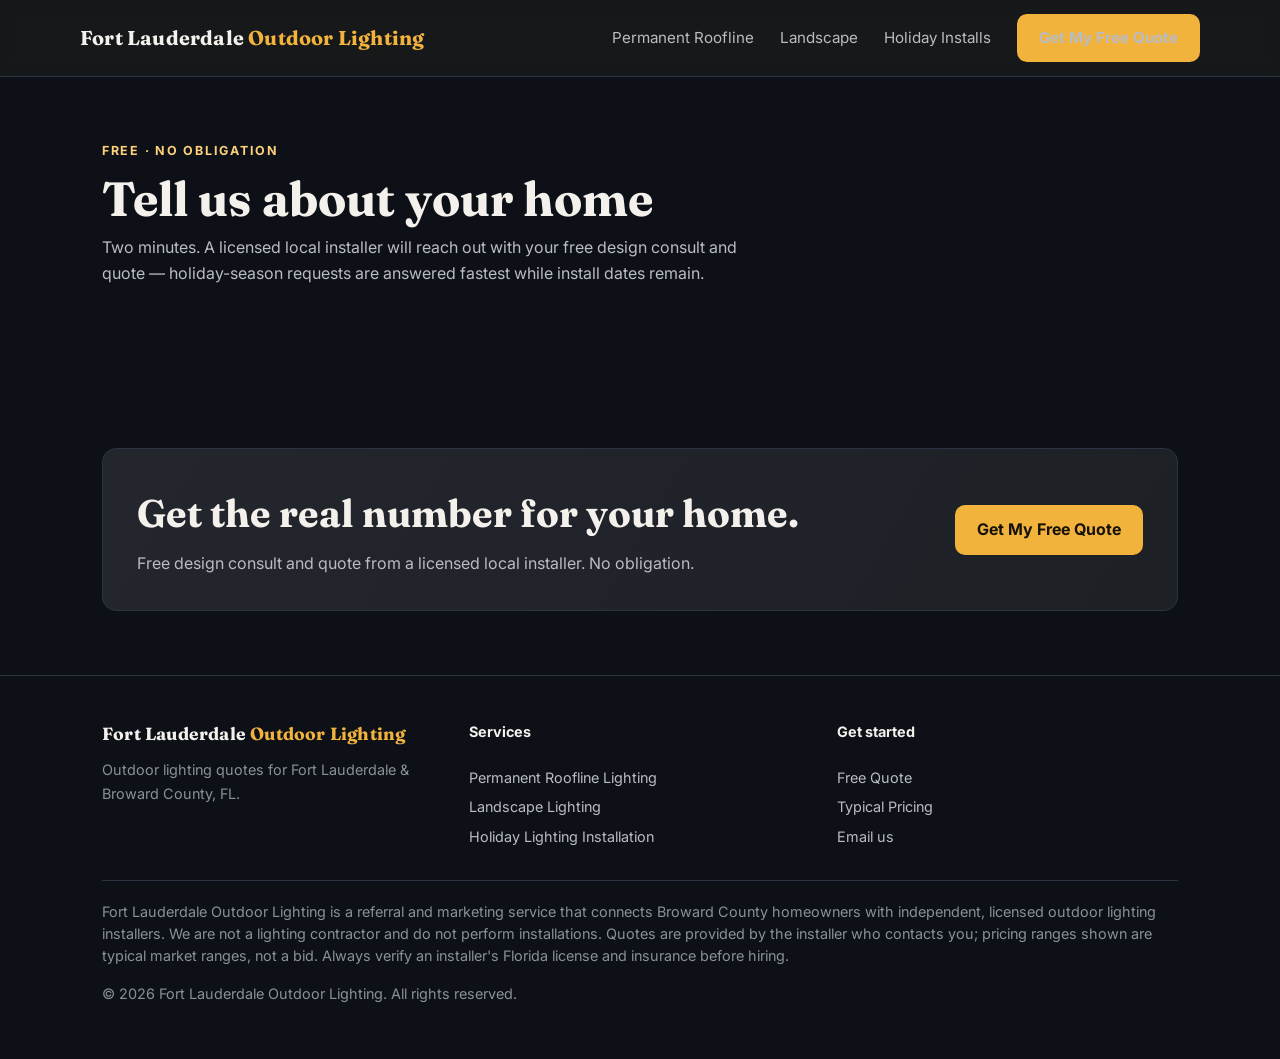
==== get-a-quote.html @ 0c00e4d8 "Launch Fort Lauderdale Outdoor Lighting lead-gen site (5 pages)" ====
<!DOCTYPE html>
<html lang="en">
<head>
<meta charset="UTF-8">
<meta name="viewport" content="width=device-width, initial-scale=1.0">
<title>Get a Free Outdoor Lighting Quote — Fort Lauderdale & Broward County, FL</title>
<meta name="description" content="Request a free outdoor lighting design consult and quote in Fort Lauderdale & Broward County — permanent roofline, landscape and holiday lighting.">
<meta name="google-site-verification" content="QB-ssv-MjZdVz-dJ-gzDWv2qY6BC9JkV1xSJGt7VMZ8" />
<link rel="preconnect" href="https://fonts.googleapis.com">
<link href="https://fonts.googleapis.com/css2?family=Fraunces:wght@600;700&family=Inter:wght@400;600;700&display=swap" rel="stylesheet">
<link rel="stylesheet" href="style.css">
</head>
<body>
<header><div class="wrap nav">
<a class="logo" href="index.html">Fort Lauderdale <span>Outdoor Lighting</span></a>
<nav class="nav-links">
<a href="permanent-roofline-lighting.html">Permanent Roofline</a>
<a href="landscape-lighting.html">Landscape</a>
<a href="holiday-lighting-installation.html">Holiday Installs</a>
<a class="btn" href="get-a-quote.html">Get My Free Quote</a>
</nav></div></header>

<section><div class="wrap">
<p class="eyebrow">Free · No obligation</p>
<h1 style="font-family:'Fraunces',serif;font-size:clamp(2rem,4.4vw,3rem);margin:12px 0 10px">Tell us about your home</h1>
<p class="sub">Two minutes. A licensed local installer will reach out with your free design consult and quote — holiday-season requests are answered fastest while install dates remain.</p>
<!--FORM-EMBED-->
</div></section>

<section><div class="wrap"><div class="cta-band">
<div><h2 style="margin-bottom:6px">Get the real number for your home.</h2><p style="color:var(--muted)">Free design consult and quote from a licensed local installer. No obligation.</p></div>
<a class="btn" href="get-a-quote.html">Get My Free Quote</a>
</div></div></section>
<footer><div class="wrap">
<div class="cols">
<div><a class="logo" href="index.html" style="font-size:1.1rem">Fort Lauderdale <span>Outdoor Lighting</span></a><p style="margin-top:10px">Outdoor lighting quotes for Fort Lauderdale &amp; Broward County, FL.</p></div>
<div><strong style="color:var(--paper)">Services</strong><br><br><a href="permanent-roofline-lighting.html">Permanent Roofline Lighting</a><a href="landscape-lighting.html">Landscape Lighting</a><a href="holiday-lighting-installation.html">Holiday Lighting Installation</a></div>
<div><strong style="color:var(--paper)">Get started</strong><br><br><a href="get-a-quote.html">Free Quote</a><a href="index.html#pricing">Typical Pricing</a><a href="mailto:donmondemorrison+lighting@gmail.com">Email us</a></div>
</div>
<p class="disclosure">Fort Lauderdale Outdoor Lighting is a referral and marketing service that connects Broward County homeowners with independent, licensed outdoor lighting installers. We are not a lighting contractor and do not perform installations. Quotes are provided by the installer who contacts you; pricing ranges shown are typical market ranges, not a bid. Always verify an installer's Florida license and insurance before hiring.</p>
<p style="margin-top:14px">© 2026 Fort Lauderdale Outdoor Lighting. All rights reserved.</p>
</div></footer>
</body>
</html>
---- style.css ----
:root{
  --ink:#0d1117; --panel:#151b23; --panel2:#1b222c; --line:#2b3442;
  --amber:#f2b33d; --amber2:#ffd07a; --paper:#f4f1ec; --muted:#b9bcc2; --dim:#8b8f98;
  --radius:14px;
}
*{margin:0;padding:0;box-sizing:border-box}
html{scroll-behavior:smooth}
body{font-family:'Inter',system-ui,sans-serif;background:var(--ink);color:var(--paper);line-height:1.6}
a{color:var(--amber2)}
.wrap{max-width:1120px;margin:0 auto;padding:0 22px}
header{position:sticky;top:0;z-index:50;background:rgba(23,25,28,.92);backdrop-filter:blur(8px);border-bottom:1px solid var(--line)}
.nav{display:flex;align-items:center;justify-content:space-between;padding:14px 0}
.logo{font-family:'Fraunces',serif;font-weight:700;font-size:1.25rem;color:var(--paper);text-decoration:none;letter-spacing:.2px}
.logo span{color:var(--amber)}
.nav-links{display:flex;gap:26px;align-items:center}
.nav-links a{color:var(--muted);text-decoration:none;font-size:.95rem}
.nav-links a:hover{color:var(--paper)}
.btn{display:inline-block;background:var(--amber);color:#171207;font-weight:700;padding:12px 22px;border-radius:10px;text-decoration:none;border:0;cursor:pointer;font-size:1rem}
.btn:hover{background:var(--amber2)}
.btn.ghost{background:transparent;border:1px solid var(--line);color:var(--paper)}
.hero{padding:84px 0 70px;background:
  radial-gradient(1100px 480px at 85% -10%,rgba(232,145,45,.16),transparent 60%),
  radial-gradient(rgba(255,255,255,.055) 1px,transparent 1.6px),
  radial-gradient(rgba(232,145,45,.10) 1px,transparent 1.6px),
  linear-gradient(180deg,#1b1e23,#17191c);
  background-size:auto,26px 26px,34px 34px,auto;background-position:0 0,0 0,9px 13px,0 0}
.eyebrow{color:var(--amber2);font-weight:700;letter-spacing:.14em;text-transform:uppercase;font-size:.78rem}
h1{font-family:'Fraunces',serif;font-size:clamp(2.3rem,5.2vw,3.6rem);line-height:1.08;margin:14px 0 16px}
h1 em{color:var(--amber);font-style:normal}
.lede{font-size:1.15rem;color:var(--muted);max-width:640px}
.hero-cta{display:flex;gap:14px;margin-top:28px;flex-wrap:wrap}
.hero-points{display:flex;gap:26px;margin-top:34px;flex-wrap:wrap;color:var(--muted);font-size:.95rem}
.hero-points b{color:var(--paper)}
section{padding:64px 0}
h2{font-family:'Fraunces',serif;font-size:clamp(1.7rem,3.4vw,2.4rem);margin-bottom:12px}
.sub{color:var(--muted);max-width:680px;margin-bottom:34px}
.cards{display:grid;grid-template-columns:repeat(auto-fit,minmax(290px,1fr));gap:18px}
.card{background:var(--panel);border:1px solid var(--line);border-radius:var(--radius);padding:26px}
.card h3{font-family:'Fraunces',serif;font-size:1.3rem;margin-bottom:8px}
.card p{color:var(--muted);font-size:.97rem}
.card .price{color:var(--amber2);font-weight:700;margin-top:12px;display:block}
.card a.more{font-weight:600;text-decoration:none}
table{width:100%;border-collapse:collapse;background:var(--panel);border:1px solid var(--line);border-radius:var(--radius);overflow:hidden}
th,td{padding:14px 18px;text-align:left;border-bottom:1px solid var(--line);font-size:.98rem}
th{color:var(--amber2);font-weight:700;background:var(--panel2)}
tr:last-child td{border-bottom:0}
td:last-child{font-weight:700;color:var(--paper)}
.steps{display:grid;grid-template-columns:repeat(auto-fit,minmax(260px,1fr));gap:18px}
.step{background:var(--panel);border:1px solid var(--line);border-radius:var(--radius);padding:24px}
.step .n{font-family:'Fraunces',serif;font-size:2rem;color:var(--amber);display:block}
.step p{color:var(--muted);font-size:.97rem}
.chips{display:flex;flex-wrap:wrap;gap:10px}
.chip{border:1px solid var(--line);background:var(--panel);padding:8px 16px;border-radius:999px;font-size:.92rem;color:var(--muted)}
.faq details{background:var(--panel);border:1px solid var(--line);border-radius:var(--radius);padding:18px 22px;margin-bottom:12px}
.faq summary{font-weight:700;cursor:pointer;font-size:1.02rem}
.faq p{color:var(--muted);margin-top:8px}
form.quote{background:var(--panel);border:1px solid var(--line);border-radius:var(--radius);padding:28px;max-width:720px}
.grid2{display:grid;grid-template-columns:1fr 1fr;gap:16px}
label{display:block;font-size:.9rem;font-weight:600;margin-bottom:6px}
input,select,textarea{width:100%;background:var(--ink);border:1px solid var(--line);border-radius:9px;color:var(--paper);padding:12px 14px;font:inherit;font-size:.98rem;margin-bottom:16px}
textarea{min-height:110px;resize:vertical}
.fineprint{color:var(--dim);font-size:.85rem}
footer{border-top:1px solid var(--line);padding:44px 0 54px;color:var(--dim);font-size:.9rem}
footer .cols{display:grid;grid-template-columns:repeat(auto-fit,minmax(220px,1fr));gap:26px;margin-bottom:26px}
footer a{color:var(--muted);text-decoration:none;display:block;margin-bottom:6px}
footer a:hover{color:var(--paper)}
.disclosure{border-top:1px solid var(--line);padding-top:20px;line-height:1.55}
.cta-band{background:linear-gradient(120deg,#23262d,#1d2025);border:1px solid var(--line);border-radius:var(--radius);padding:34px;display:flex;justify-content:space-between;align-items:center;gap:20px;flex-wrap:wrap}
@media(max-width:720px){.nav-links a:not(.btn){display:none}.grid2{grid-template-columns:1fr}.hero{padding:56px 0 48px}}

/* Lighting-site hero: warm roofline glow */
.hero{background:
  radial-gradient(900px 380px at 50% -60px,rgba(242,179,61,.28),transparent 65%),
  radial-gradient(rgba(255,208,122,.16) 1.5px,transparent 2.2px),
  radial-gradient(rgba(255,255,255,.05) 1px,transparent 1.6px),
  linear-gradient(180deg,#11161d,#0d1117);
  background-size:auto,120px 46px,26px 26px,auto;background-position:0 0,0 0,0 0,0 0}
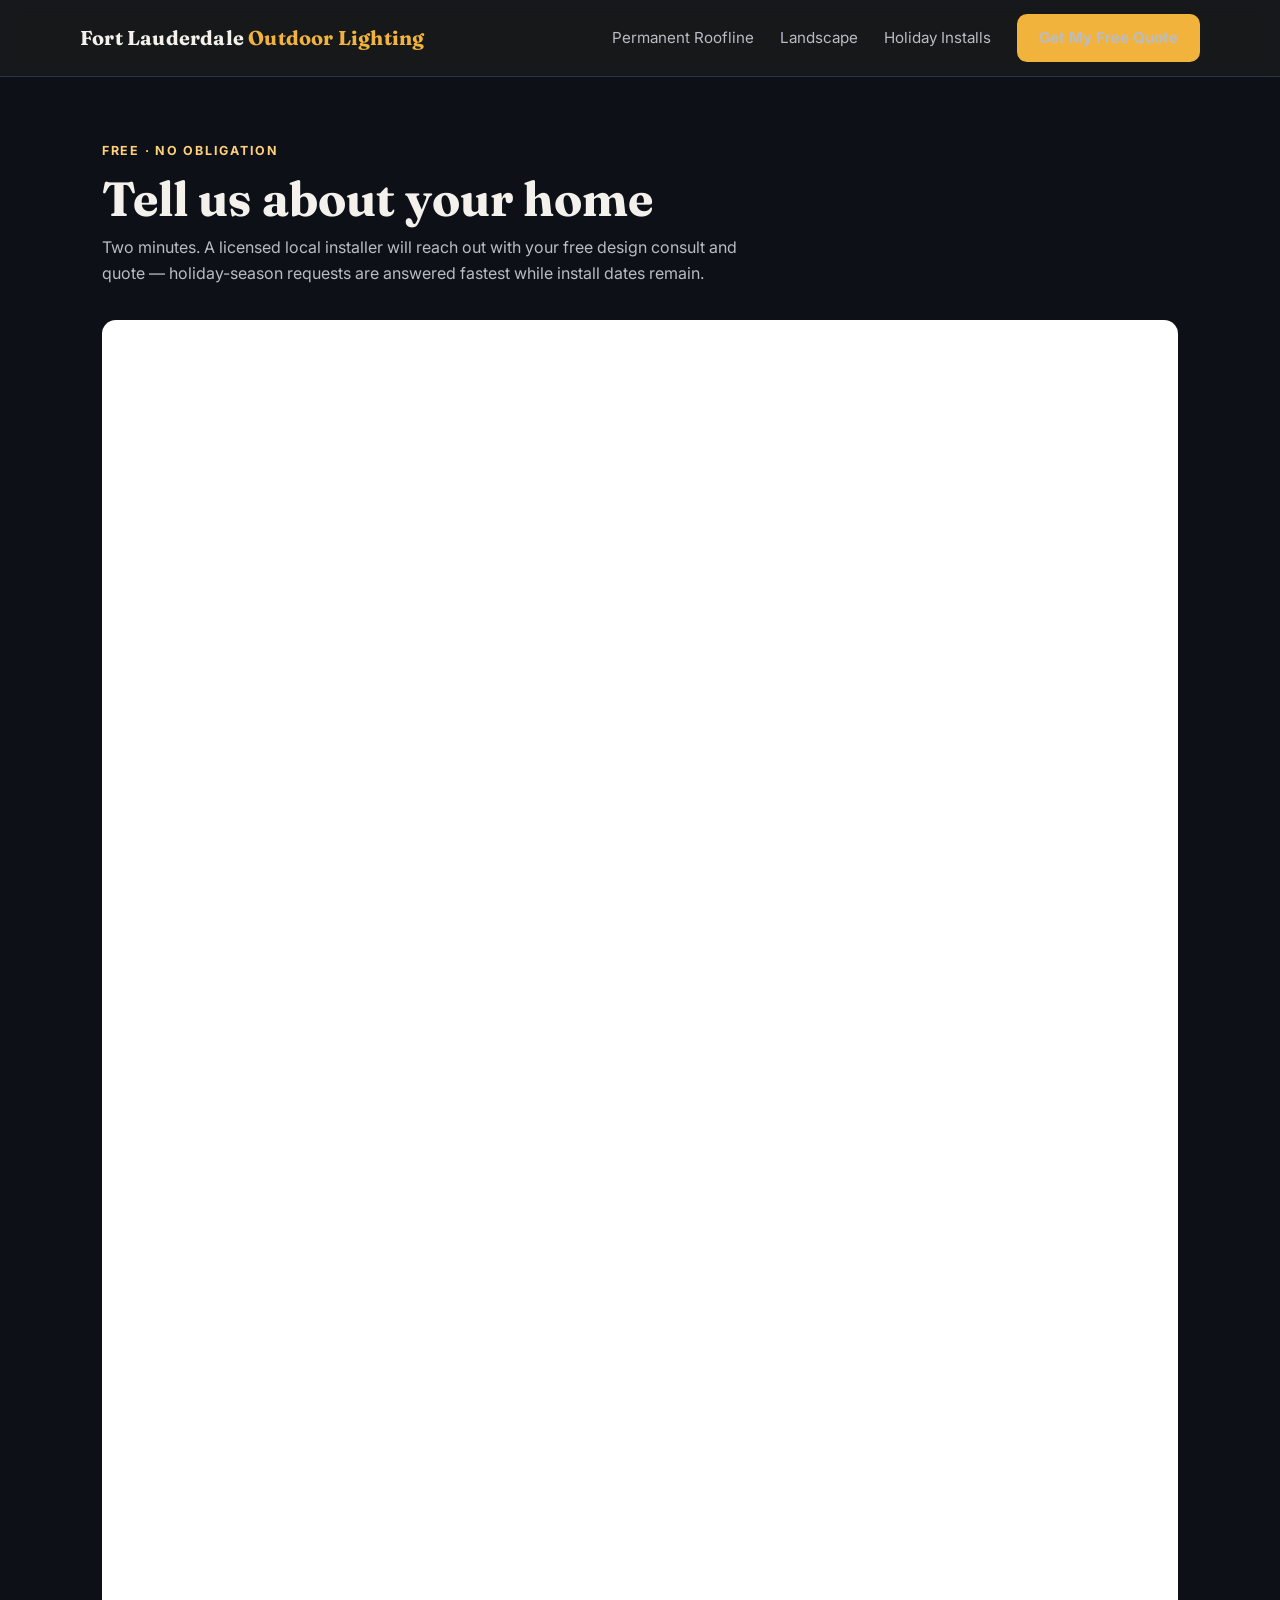
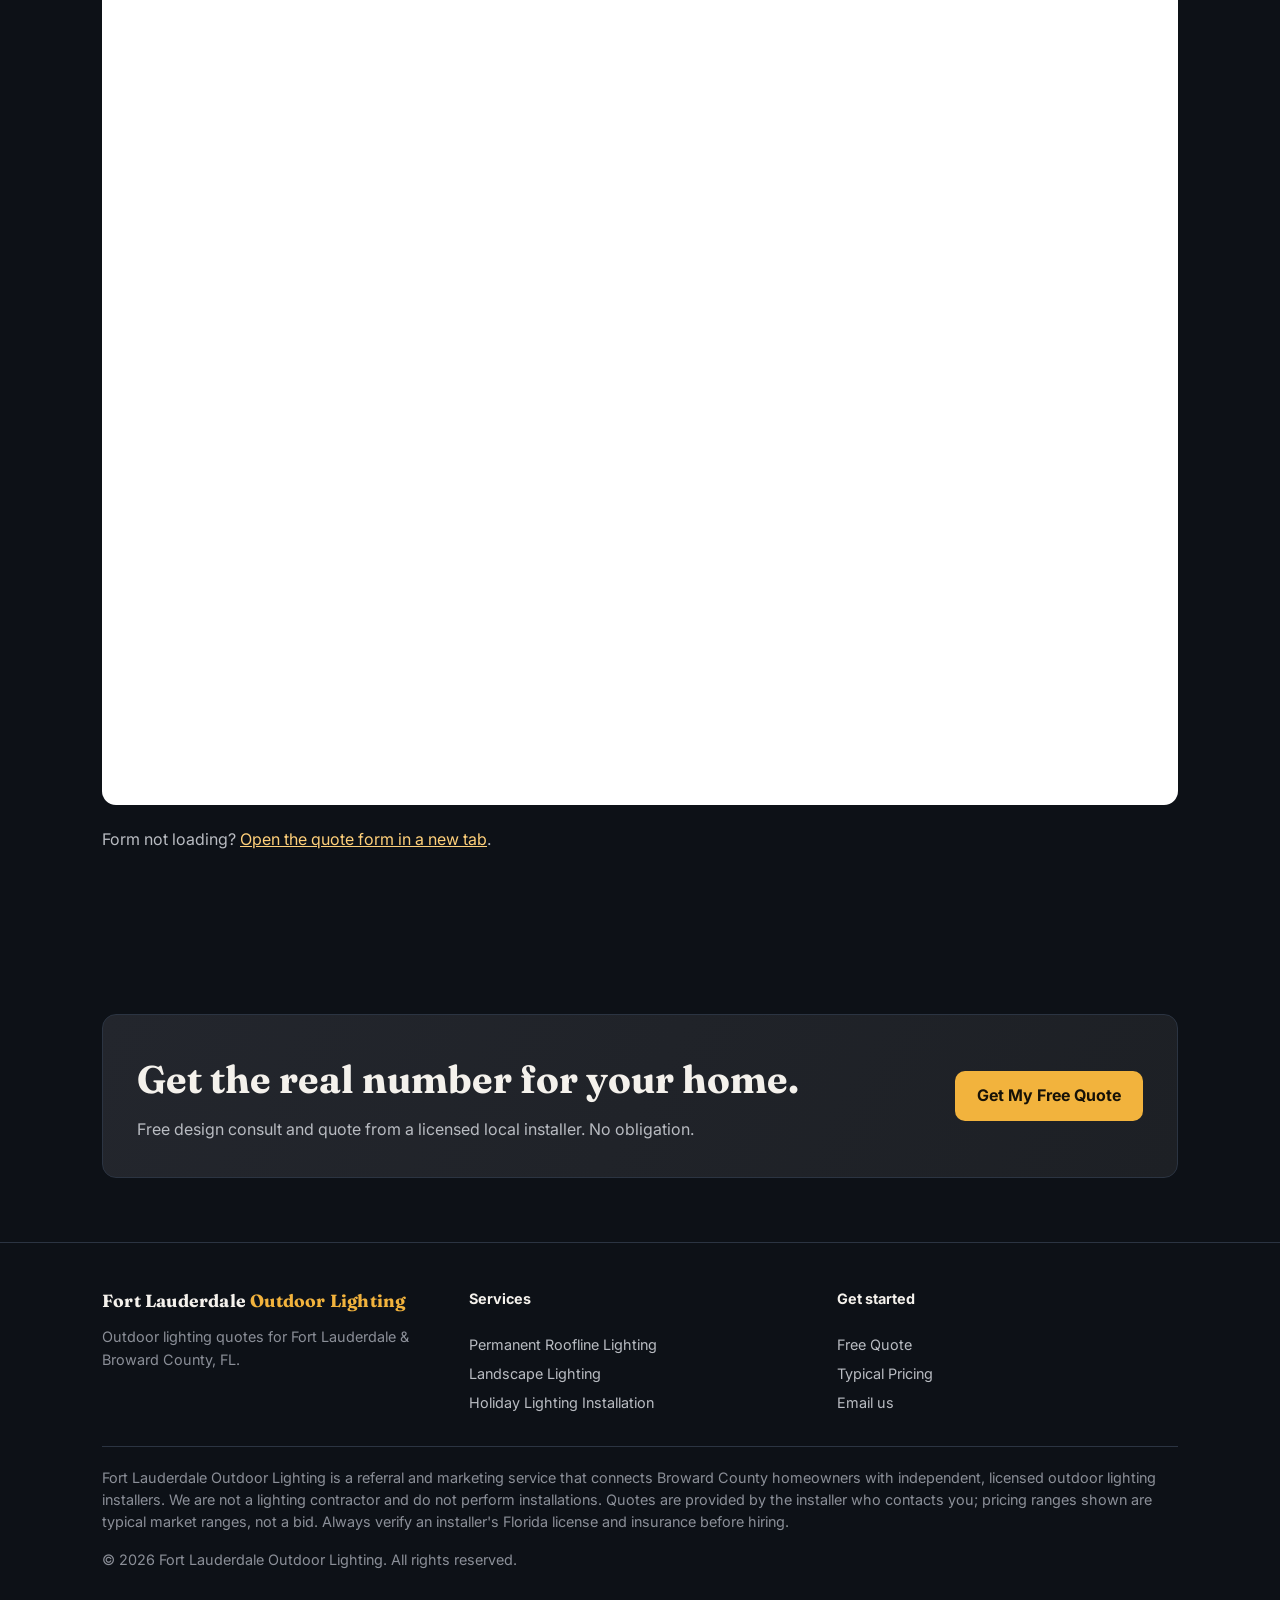
==== commit fc962d02: "Add lead form embed + city landing pages (Wilton Manors, Plantation, Weston, Coral Springs)" ====
--- a/get-a-quote.html
+++ b/get-a-quote.html
@@ -24,7 +24,8 @@
 <p class="eyebrow">Free · No obligation</p>
 <h1 style="font-family:'Fraunces',serif;font-size:clamp(2rem,4.4vw,3rem);margin:12px 0 10px">Tell us about your home</h1>
 <p class="sub">Two minutes. A licensed local installer will reach out with your free design consult and quote — holiday-season requests are answered fastest while install dates remain.</p>
-<!--FORM-EMBED-->
+<iframe src="https://docs.google.com/forms/d/e/1FAIpQLScX-S-pJX0Y0AP7EfF7koSnfTdxtU6JDijojXEzifGnJthVJQ/viewform?embedded=true" style="width:100%;height:2085px;border:0;border-radius:14px;background:#fff" loading="lazy" title="Free outdoor lighting quote request form">Loading…</iframe>
+<p class="sub" style="margin-top:14px">Form not loading? <a href="https://docs.google.com/forms/d/e/1FAIpQLScX-S-pJX0Y0AP7EfF7koSnfTdxtU6JDijojXEzifGnJthVJQ/viewform" target="_blank" rel="noopener">Open the quote form in a new tab</a>.</p>
 </div></section>
 
 <section><div class="wrap"><div class="cta-band">
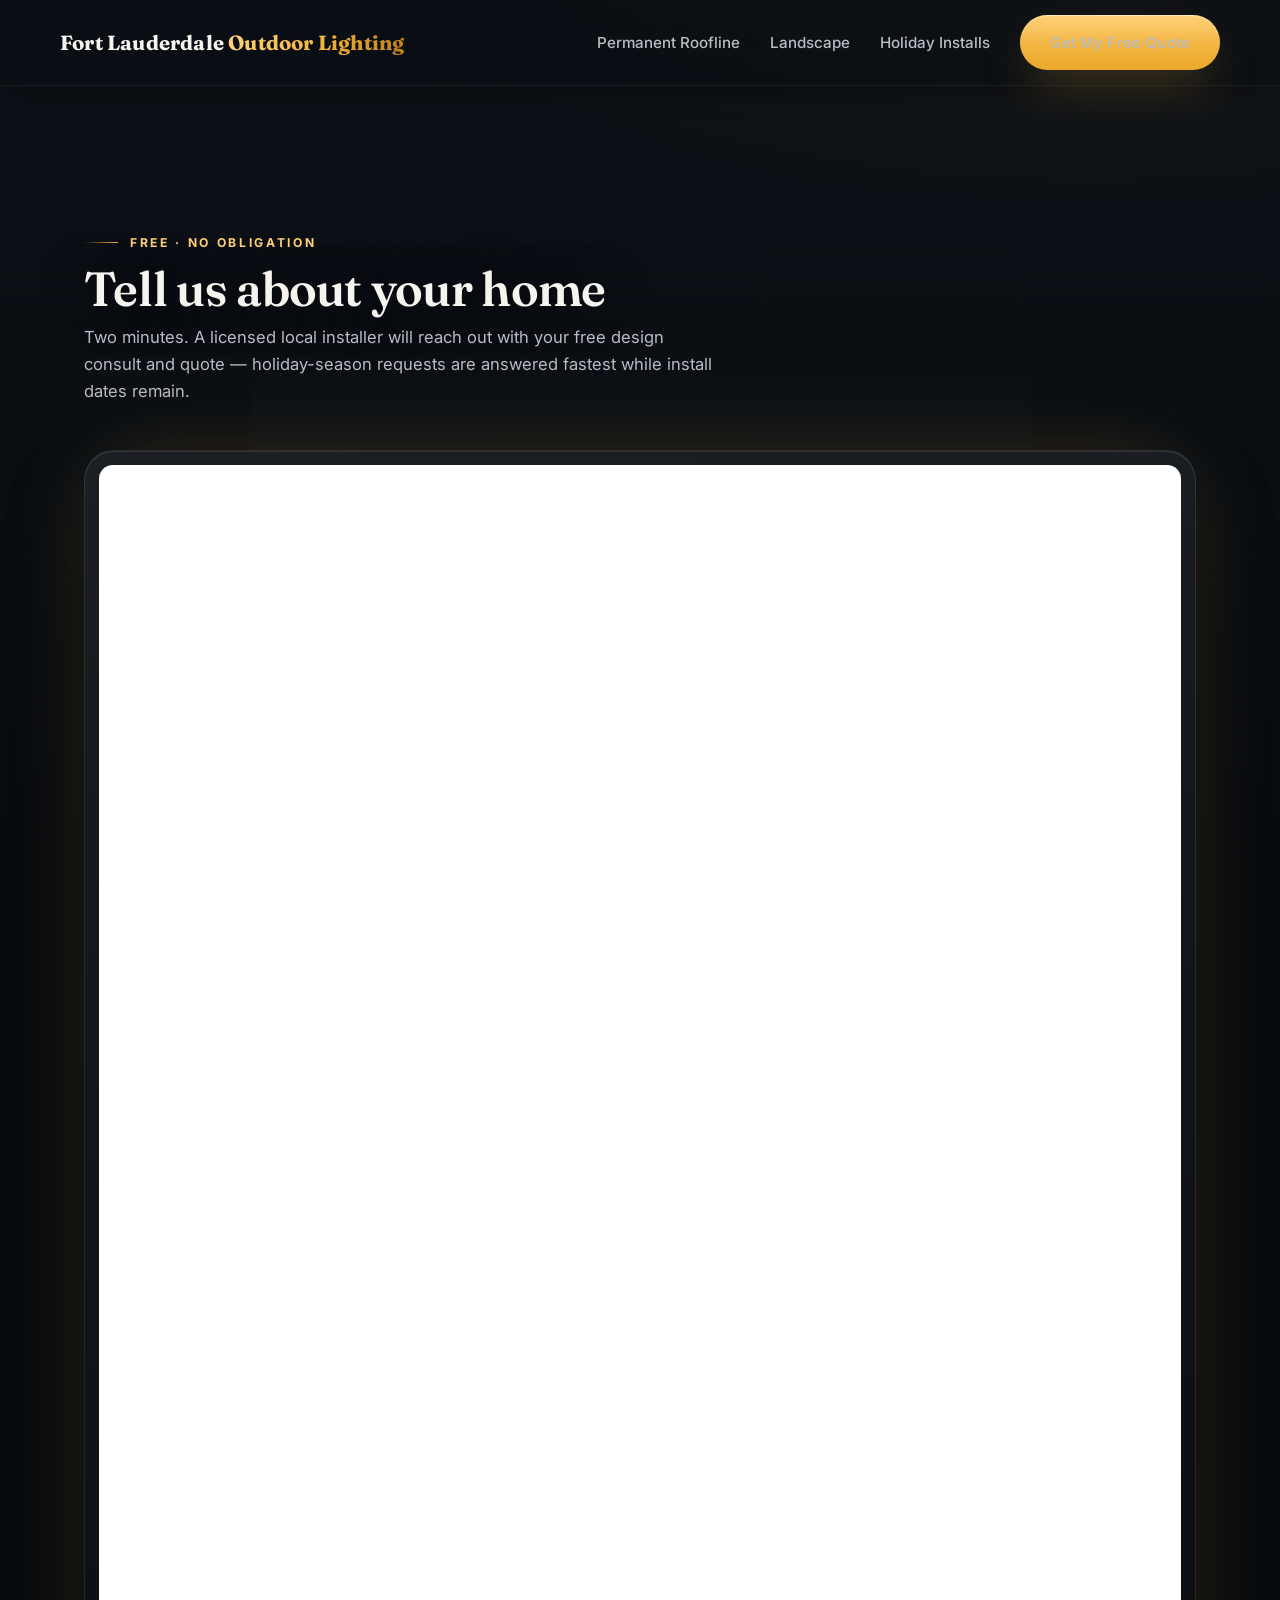
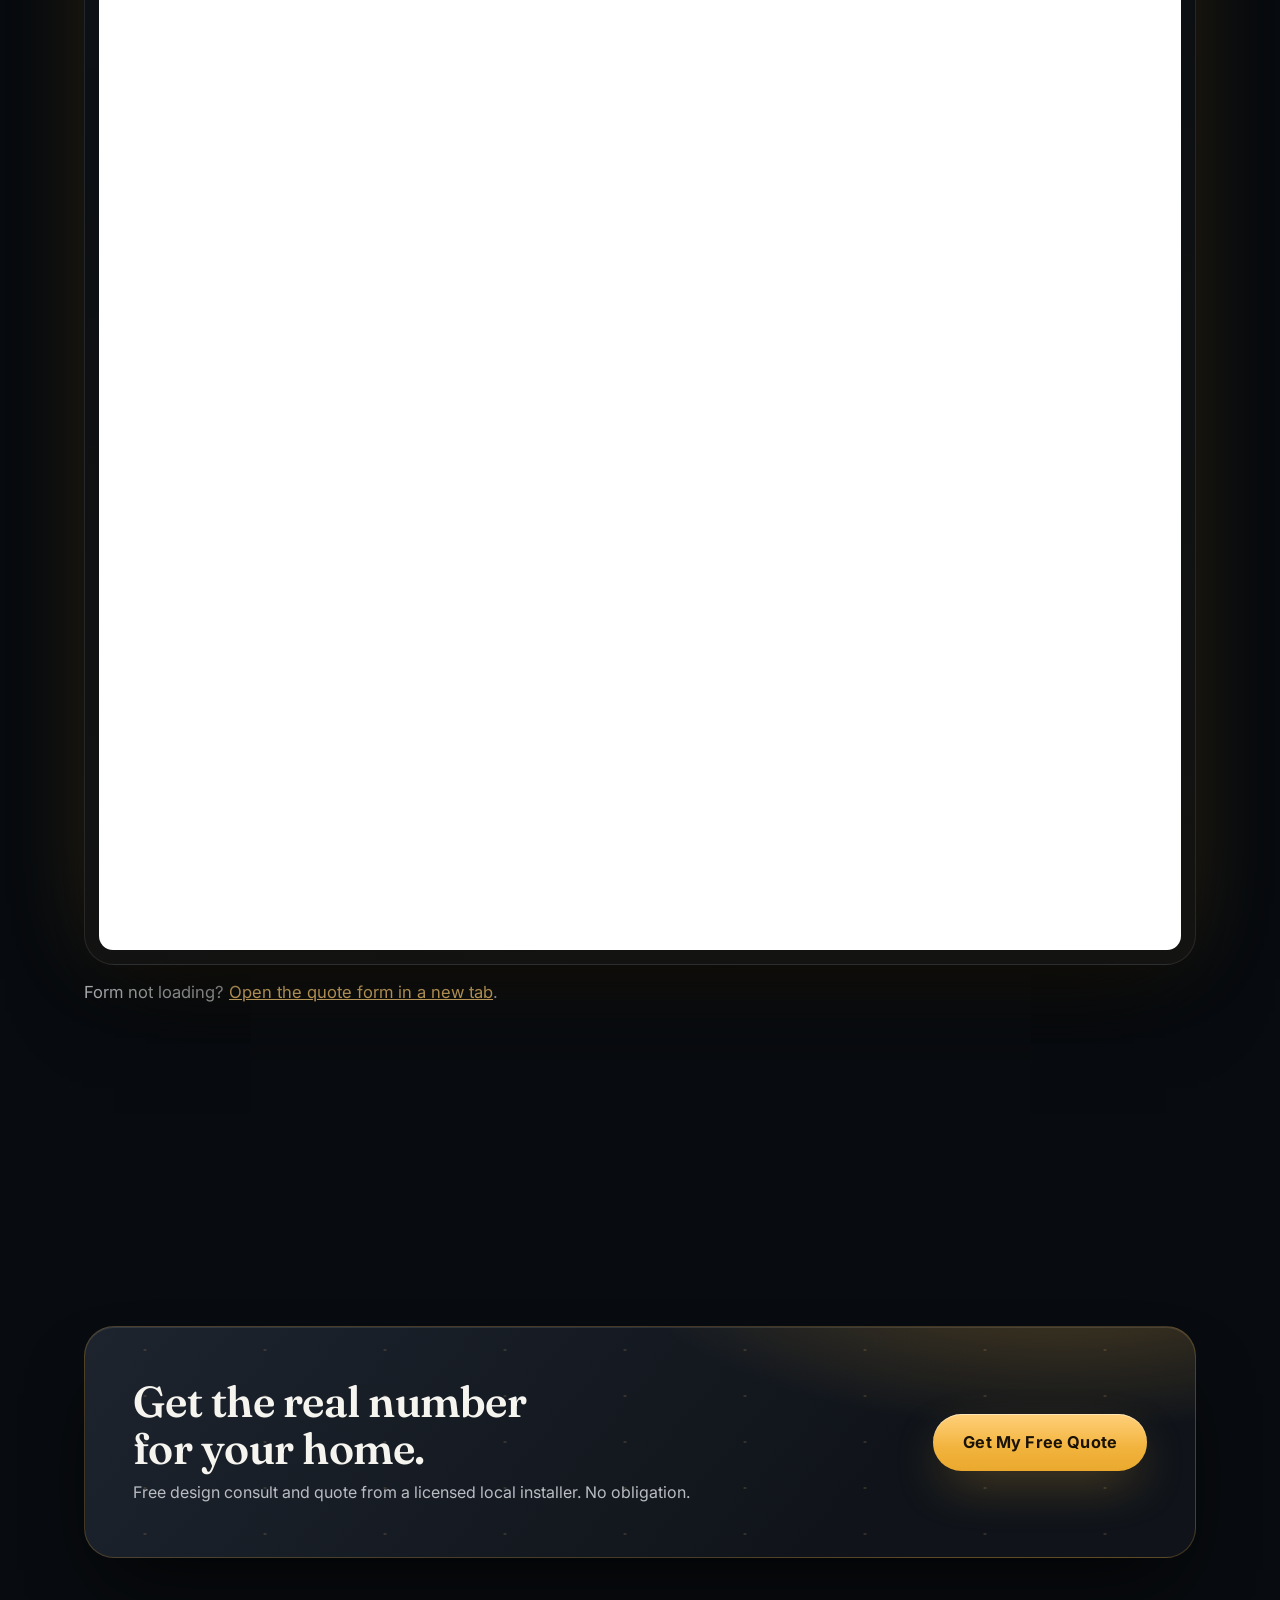
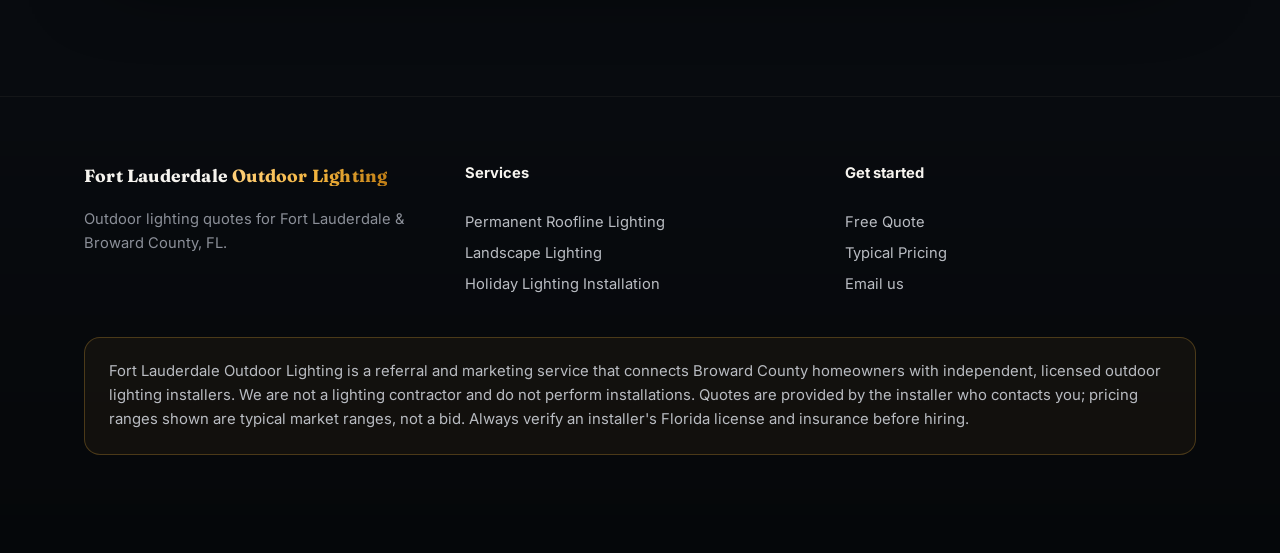
==== commit 14f580c4: "Cinematic Apple redesign: full-bleed night hero, glass header, 3D depth cards, reveal motion" ====
--- a/get-a-quote.html
+++ b/get-a-quote.html
@@ -5,6 +5,10 @@
 <meta name="viewport" content="width=device-width, initial-scale=1.0">
 <title>Get a Free Outdoor Lighting Quote — Fort Lauderdale & Broward County, FL</title>
 <meta name="description" content="Request a free outdoor lighting design consult and quote in Fort Lauderdale & Broward County — permanent roofline, landscape and holiday lighting.">
+<meta property="og:title" content="Get a Free Outdoor Lighting Quote — Fort Lauderdale & Broward County, FL">
+<meta property="og:description" content="Request a free outdoor lighting design consult and quote in Fort Lauderdale & Broward County — permanent roofline, landscape and holiday lighting.">
+<meta property="og:type" content="website">
+<link rel="icon" type="image/svg+xml" href="favicon.svg">
 <meta name="google-site-verification" content="QB-ssv-MjZdVz-dJ-gzDWv2qY6BC9JkV1xSJGt7VMZ8" />
 <link rel="preconnect" href="https://fonts.googleapis.com">
 <link href="https://fonts.googleapis.com/css2?family=Fraunces:wght@600;700&family=Inter:wght@400;600;700&display=swap" rel="stylesheet">
@@ -24,7 +28,7 @@
 <p class="eyebrow">Free · No obligation</p>
 <h1 style="font-family:'Fraunces',serif;font-size:clamp(2rem,4.4vw,3rem);margin:12px 0 10px">Tell us about your home</h1>
 <p class="sub">Two minutes. A licensed local installer will reach out with your free design consult and quote — holiday-season requests are answered fastest while install dates remain.</p>
-<iframe src="https://docs.google.com/forms/d/e/1FAIpQLScX-S-pJX0Y0AP7EfF7koSnfTdxtU6JDijojXEzifGnJthVJQ/viewform?embedded=true" style="width:100%;height:2085px;border:0;border-radius:14px;background:#fff" loading="lazy" title="Free outdoor lighting quote request form">Loading…</iframe>
+<div class="form-shell"><iframe src="https://docs.google.com/forms/d/e/1FAIpQLScX-S-pJX0Y0AP7EfF7koSnfTdxtU6JDijojXEzifGnJthVJQ/viewform?embedded=true" style="width:100%;height:2085px;border:0;border-radius:14px;background:#fff" loading="lazy" title="Free outdoor lighting quote request form">Loading…</iframe></div>
 <p class="sub" style="margin-top:14px">Form not loading? <a href="https://docs.google.com/forms/d/e/1FAIpQLScX-S-pJX0Y0AP7EfF7koSnfTdxtU6JDijojXEzifGnJthVJQ/viewform" target="_blank" rel="noopener">Open the quote form in a new tab</a>.</p>
 </div></section>
 
@@ -41,5 +45,30 @@
 <p class="disclosure">Fort Lauderdale Outdoor Lighting is a referral and marketing service that connects Broward County homeowners with independent, licensed outdoor lighting installers. We are not a lighting contractor and do not perform installations. Quotes are provided by the installer who contacts you; pricing ranges shown are typical market ranges, not a bid. Always verify an installer's Florida license and insurance before hiring.</p>
 <p style="margin-top:14px">© 2026 Fort Lauderdale Outdoor Lighting. All rights reserved.</p>
 </div></footer>
+<script>
+/* Cinematic reveal + card tilt — vanilla, progressive enhancement.
+   Elements are only hidden once JS runs; reduced-motion opts out. */
+(function(){
+  var reduce = window.matchMedia('(prefers-reduced-motion: reduce)').matches;
+  var targets = document.querySelectorAll('section .wrap > *, .hero .wrap > *, footer .wrap > *, .card, .step, .cta-band');
+  if('IntersectionObserver' in window && !reduce){
+    var io = new IntersectionObserver(function(entries){
+      entries.forEach(function(e){ if(e.isIntersecting){ e.target.classList.add('in'); io.unobserve(e.target); } });
+    },{threshold:.12, rootMargin:'0px 0px -6% 0px'});
+    targets.forEach(function(el){ el.classList.add('rv'); io.observe(el); });
+  }
+  if(!reduce && window.matchMedia('(pointer: fine)').matches){
+    document.querySelectorAll('.card').forEach(function(card){
+      card.addEventListener('pointermove', function(ev){
+        var r = card.getBoundingClientRect();
+        var x = (ev.clientX - r.left) / r.width - .5;
+        var y = (ev.clientY - r.top) / r.height - .5;
+        card.style.transform = 'translateY(-7px) rotateX(' + (-y*4.5).toFixed(2) + 'deg) rotateY(' + (x*4.5).toFixed(2) + 'deg)';
+      });
+      card.addEventListener('pointerleave', function(){ card.style.transform = ''; });
+    });
+  }
+})();
+</script>
 </body>
 </html>
--- a/style.css
+++ b/style.css
@@ -1,77 +1,284 @@
+/* ============================================================
+   Fort Lauderdale Outdoor Lighting — Cinematic Design System
+   Apple-grade: visuals dominate, one idea per section, huge
+   display type, layered depth, glass chrome, dark cinema.
+   Palette anchors: near-black #0d1117 · gold #f2b33d
+   No external libraries. Vanilla CSS + tiny IO reveal script.
+   ============================================================ */
 :root{
-  --ink:#0d1117; --panel:#151b23; --panel2:#1b222c; --line:#2b3442;
-  --amber:#f2b33d; --amber2:#ffd07a; --paper:#f4f1ec; --muted:#b9bcc2; --dim:#8b8f98;
-  --radius:14px;
+  --ink:#0d1117; --ink2:#080b0f; --panel:#151b23; --panel2:#1b222c;
+  --line:rgba(255,255,255,.09); --line-soft:rgba(255,255,255,.06);
+  --amber:#f2b33d; --amber2:#ffd07a; --amber-deep:#c07f16;
+  --paper:#f6f4ef; --muted:#b9bcc2; --dim:#8b8f98;
+  --radius:22px; --radius-lg:30px;
+  --ease:cubic-bezier(.22,1,.36,1);
+  --shadow-card:0 24px 60px -18px rgba(0,0,0,.65),0 4px 18px rgba(0,0,0,.45);
+  --glow-gold:0 18px 50px -12px rgba(242,179,61,.35);
 }
 *{margin:0;padding:0;box-sizing:border-box}
-html{scroll-behavior:smooth}
-body{font-family:'Inter',system-ui,sans-serif;background:var(--ink);color:var(--paper);line-height:1.6}
+html{scroll-behavior:smooth;background:var(--ink2)}
+body{
+  font-family:'Inter',system-ui,-apple-system,sans-serif;
+  background:
+    radial-gradient(1400px 700px at 85% -200px,rgba(242,179,61,.07),transparent 60%),
+    linear-gradient(180deg,var(--ink) 0%,var(--ink2) 100%);
+  background-attachment:fixed;
+  color:var(--paper);line-height:1.65;
+  -webkit-font-smoothing:antialiased;text-rendering:optimizeLegibility;
+  overflow-x:hidden;
+}
+::selection{background:var(--amber);color:#171207}
 a{color:var(--amber2)}
-.wrap{max-width:1120px;margin:0 auto;padding:0 22px}
-header{position:sticky;top:0;z-index:50;background:rgba(23,25,28,.92);backdrop-filter:blur(8px);border-bottom:1px solid var(--line)}
-.nav{display:flex;align-items:center;justify-content:space-between;padding:14px 0}
-.logo{font-family:'Fraunces',serif;font-weight:700;font-size:1.25rem;color:var(--paper);text-decoration:none;letter-spacing:.2px}
-.logo span{color:var(--amber)}
-.nav-links{display:flex;gap:26px;align-items:center}
-.nav-links a{color:var(--muted);text-decoration:none;font-size:.95rem}
+a:focus-visible,.btn:focus-visible,summary:focus-visible{outline:2px solid var(--amber);outline-offset:3px;border-radius:6px}
+.wrap{max-width:1160px;margin:0 auto;padding:0 24px}
+
+/* ---------- Glass sticky header ---------- */
+header{
+  position:sticky;top:0;z-index:60;
+  background:rgba(10,13,18,.62);
+  -webkit-backdrop-filter:blur(18px) saturate(160%);
+  backdrop-filter:blur(18px) saturate(160%);
+  border-bottom:1px solid var(--line-soft);
+  box-shadow:0 12px 34px -18px rgba(0,0,0,.8);
+}
+.nav{display:flex;align-items:center;justify-content:space-between;padding:15px 0}
+.logo{font-family:'Fraunces',serif;font-weight:700;font-size:1.28rem;color:var(--paper);text-decoration:none;letter-spacing:.2px}
+.logo span{
+  background:linear-gradient(92deg,var(--amber2),var(--amber) 55%,var(--amber-deep));
+  -webkit-background-clip:text;background-clip:text;-webkit-text-fill-color:transparent;color:var(--amber);
+}
+.nav-links{display:flex;gap:30px;align-items:center}
+.nav-links a{color:var(--muted);text-decoration:none;font-size:.95rem;font-weight:500;transition:color .3s var(--ease)}
 .nav-links a:hover{color:var(--paper)}
-.btn{display:inline-block;background:var(--amber);color:#171207;font-weight:700;padding:12px 22px;border-radius:10px;text-decoration:none;border:0;cursor:pointer;font-size:1rem}
-.btn:hover{background:var(--amber2)}
-.btn.ghost{background:transparent;border:1px solid var(--line);color:var(--paper)}
-.hero{padding:84px 0 70px;background:
-  radial-gradient(1100px 480px at 85% -10%,rgba(232,145,45,.16),transparent 60%),
-  radial-gradient(rgba(255,255,255,.055) 1px,transparent 1.6px),
-  radial-gradient(rgba(232,145,45,.10) 1px,transparent 1.6px),
-  linear-gradient(180deg,#1b1e23,#17191c);
-  background-size:auto,26px 26px,34px 34px,auto;background-position:0 0,0 0,9px 13px,0 0}
-.eyebrow{color:var(--amber2);font-weight:700;letter-spacing:.14em;text-transform:uppercase;font-size:.78rem}
-h1{font-family:'Fraunces',serif;font-size:clamp(2.3rem,5.2vw,3.6rem);line-height:1.08;margin:14px 0 16px}
-h1 em{color:var(--amber);font-style:normal}
-.lede{font-size:1.15rem;color:var(--muted);max-width:640px}
-.hero-cta{display:flex;gap:14px;margin-top:28px;flex-wrap:wrap}
-.hero-points{display:flex;gap:26px;margin-top:34px;flex-wrap:wrap;color:var(--muted);font-size:.95rem}
-.hero-points b{color:var(--paper)}
-section{padding:64px 0}
-h2{font-family:'Fraunces',serif;font-size:clamp(1.7rem,3.4vw,2.4rem);margin-bottom:12px}
-.sub{color:var(--muted);max-width:680px;margin-bottom:34px}
-.cards{display:grid;grid-template-columns:repeat(auto-fit,minmax(290px,1fr));gap:18px}
-.card{background:var(--panel);border:1px solid var(--line);border-radius:var(--radius);padding:26px}
-.card h3{font-family:'Fraunces',serif;font-size:1.3rem;margin-bottom:8px}
-.card p{color:var(--muted);font-size:.97rem}
-.card .price{color:var(--amber2);font-weight:700;margin-top:12px;display:block}
-.card a.more{font-weight:600;text-decoration:none}
-table{width:100%;border-collapse:collapse;background:var(--panel);border:1px solid var(--line);border-radius:var(--radius);overflow:hidden}
-th,td{padding:14px 18px;text-align:left;border-bottom:1px solid var(--line);font-size:.98rem}
-th{color:var(--amber2);font-weight:700;background:var(--panel2)}
+
+/* ---------- Buttons: pill, luminous ---------- */
+.btn{
+  display:inline-block;background:linear-gradient(180deg,var(--amber2),var(--amber) 60%,#eaa92e);
+  color:#1a1204;font-weight:700;padding:15px 30px;border-radius:999px;text-decoration:none;border:0;cursor:pointer;
+  font-size:1.02rem;letter-spacing:.01em;box-shadow:var(--glow-gold),inset 0 1px 0 rgba(255,255,255,.45);
+  transition:transform .45s var(--ease),box-shadow .45s var(--ease),filter .3s;
+}
+.btn:hover{transform:translateY(-2px) scale(1.02);box-shadow:0 26px 60px -12px rgba(242,179,61,.5),inset 0 1px 0 rgba(255,255,255,.5);filter:brightness(1.04)}
+.btn:active{transform:translateY(0) scale(.98)}
+.btn.ghost{
+  background:rgba(255,255,255,.06);color:var(--paper);
+  border:1px solid rgba(255,255,255,.22);box-shadow:inset 0 1px 0 rgba(255,255,255,.12);
+  -webkit-backdrop-filter:blur(10px);backdrop-filter:blur(10px);
+}
+.btn.ghost:hover{background:rgba(255,255,255,.12);box-shadow:0 18px 40px -14px rgba(0,0,0,.7)}
+
+/* ---------- Cinematic hero ---------- */
+.hero{
+  position:relative;isolation:isolate;overflow:hidden;
+  min-height:88vh;display:flex;align-items:flex-end;
+  padding:150px 0 84px;
+  background:
+    radial-gradient(1000px 420px at 50% -80px,rgba(242,179,61,.30),transparent 65%),
+    radial-gradient(rgba(255,208,122,.20) 1.5px,transparent 2.3px),
+    radial-gradient(rgba(255,255,255,.05) 1px,transparent 1.7px),
+    linear-gradient(180deg,#131a22 0%,var(--ink) 78%);
+  background-size:auto,130px 48px,28px 28px,auto;
+  background-position:0 0,0 0,0 0,0 0;
+}
+.hero::after{ /* horizon fade into the page */
+  content:"";position:absolute;inset:auto 0 0 0;height:180px;z-index:1;pointer-events:none;
+  background:linear-gradient(180deg,transparent,var(--ink2));
+}
+.hero .wrap{position:relative;z-index:3;width:100%}
+/* Full-bleed photograph (index) */
+.hero-img{position:absolute;inset:0;z-index:0;overflow:hidden}
+.hero-img::after{
+  content:"";position:absolute;inset:0;
+  background:
+    linear-gradient(180deg,rgba(8,11,15,.42) 0%,rgba(8,11,15,.08) 34%,rgba(8,11,15,.55) 68%,rgba(8,11,15,.94) 100%),
+    radial-gradient(900px 480px at 50% 108%,rgba(242,179,61,.22),transparent 65%);
+}
+.hero-img img{
+  display:block;width:100%;height:100%;object-fit:cover;object-position:center 62%;
+  transform:scale(1.02);animation:kenburns 26s var(--ease) infinite alternate;
+}
+@keyframes kenburns{from{transform:scale(1.02) translateY(0)}to{transform:scale(1.12) translateY(-1.5%)}}
+.eyebrow{
+  color:var(--amber2);font-weight:700;letter-spacing:.22em;text-transform:uppercase;font-size:.76rem;
+  display:inline-flex;align-items:center;gap:12px;
+}
+.eyebrow::before{content:"";width:34px;height:1px;background:linear-gradient(90deg,transparent,var(--amber))}
+h1{
+  font-family:'Fraunces',serif;font-weight:600;
+  font-size:clamp(2.9rem,6.8vw,5.1rem);line-height:1.02;letter-spacing:-.015em;
+  margin:20px 0 22px;max-width:12.5em;text-wrap:balance;
+  text-shadow:0 6px 44px rgba(0,0,0,.55);
+}
+h1 em{
+  font-style:normal;
+  background:linear-gradient(94deg,var(--amber2) 10%,var(--amber) 55%,var(--amber-deep));
+  -webkit-background-clip:text;background-clip:text;-webkit-text-fill-color:transparent;color:var(--amber);
+}
+.lede{font-size:clamp(1.08rem,1.6vw,1.28rem);color:#d8d5cc;max-width:600px;line-height:1.6;text-shadow:0 2px 22px rgba(0,0,0,.5)}
+.hero-cta{display:flex;gap:14px;margin-top:36px;flex-wrap:wrap}
+.hero-points{display:flex;gap:12px;margin-top:38px;flex-wrap:wrap;font-size:.93rem}
+.hero-points span{
+  color:#e9e6dd;background:rgba(13,17,23,.48);border:1px solid rgba(255,255,255,.16);
+  -webkit-backdrop-filter:blur(12px);backdrop-filter:blur(12px);
+  padding:10px 18px;border-radius:999px;box-shadow:0 10px 30px -12px rgba(0,0,0,.7);
+}
+.hero-points b{color:var(--amber2);font-weight:700;margin-right:2px}
+
+/* ---------- Sections: one idea, lots of air ---------- */
+section{padding:clamp(84px,11vw,138px) 0;position:relative}
+h2{
+  font-family:'Fraunces',serif;font-weight:600;letter-spacing:-.012em;
+  font-size:clamp(2.05rem,4.4vw,3.25rem);line-height:1.08;margin-bottom:16px;max-width:16em;text-wrap:balance;
+}
+.sub{color:var(--muted);max-width:640px;margin-bottom:44px;font-size:clamp(1rem,1.3vw,1.1rem)}
+.sub b{color:var(--paper)}
+
+/* ---------- Depth cards with 3D tilt ---------- */
+.cards{display:grid;grid-template-columns:repeat(auto-fit,minmax(300px,1fr));gap:22px;perspective:1400px}
+.card{
+  position:relative;border-radius:var(--radius);padding:34px 30px;
+  background:linear-gradient(165deg,rgba(255,255,255,.065),rgba(255,255,255,.018) 55%,rgba(242,179,61,.045));
+  border:1px solid var(--line);
+  box-shadow:var(--shadow-card),inset 0 1px 0 rgba(255,255,255,.09);
+  transform-style:preserve-3d;will-change:transform;
+  transition:transform .6s var(--ease),box-shadow .6s var(--ease),border-color .4s;
+}
+.card::before{ /* light sheen sweeping the top edge */
+  content:"";position:absolute;inset:0;border-radius:inherit;pointer-events:none;
+  background:radial-gradient(420px 150px at 50% -60px,rgba(255,208,122,.16),transparent 70%);
+  opacity:.7;transition:opacity .4s;
+}
+.card:hover{transform:translateY(-7px);border-color:rgba(242,179,61,.35);box-shadow:0 34px 70px -18px rgba(0,0,0,.75),0 0 0 1px rgba(242,179,61,.08),0 22px 55px -18px rgba(242,179,61,.28),inset 0 1px 0 rgba(255,255,255,.12)}
+.card:hover::before{opacity:1}
+.card h3{font-family:'Fraunces',serif;font-weight:600;font-size:1.45rem;margin-bottom:10px;letter-spacing:-.01em}
+.card p{color:var(--muted);font-size:.99rem}
+.card .price{
+  display:block;margin-top:20px;font-family:'Fraunces',serif;font-size:1.28rem;font-weight:600;
+  background:linear-gradient(92deg,var(--amber2),var(--amber));
+  -webkit-background-clip:text;background-clip:text;-webkit-text-fill-color:transparent;color:var(--amber2);
+}
+.card a.more{font-weight:600;text-decoration:none;display:inline-block;margin-top:10px;transition:transform .35s var(--ease)}
+.card a.more:hover{transform:translateX(4px)}
+
+/* ---------- Pricing: cinematic ledger ---------- */
+table{
+  width:100%;border-collapse:separate;border-spacing:0;overflow:hidden;
+  background:linear-gradient(170deg,rgba(255,255,255,.05),rgba(255,255,255,.015));
+  border:1px solid var(--line);border-radius:var(--radius);
+  box-shadow:var(--shadow-card),inset 0 1px 0 rgba(255,255,255,.08);
+}
+th,td{padding:22px 26px;text-align:left;border-bottom:1px solid var(--line-soft);font-size:1.02rem}
+th{color:var(--amber2);font-weight:700;letter-spacing:.06em;text-transform:uppercase;font-size:.8rem;background:rgba(255,255,255,.03)}
 tr:last-child td{border-bottom:0}
-td:last-child{font-weight:700;color:var(--paper)}
-.steps{display:grid;grid-template-columns:repeat(auto-fit,minmax(260px,1fr));gap:18px}
-.step{background:var(--panel);border:1px solid var(--line);border-radius:var(--radius);padding:24px}
-.step .n{font-family:'Fraunces',serif;font-size:2rem;color:var(--amber);display:block}
+tbody tr,table tr{transition:background .3s}
+table tr:hover td{background:rgba(242,179,61,.045)}
+td:last-child{font-family:'Fraunces',serif;font-weight:600;font-size:1.3rem;color:var(--amber2);white-space:nowrap}
+.fineprint{color:var(--dim);font-size:.88rem}
+
+/* ---------- Steps: ghost numerals ---------- */
+.steps{display:grid;grid-template-columns:repeat(auto-fit,minmax(280px,1fr));gap:22px;perspective:1400px}
+.step{
+  position:relative;border-radius:var(--radius);padding:36px 30px 32px;overflow:hidden;
+  background:linear-gradient(165deg,rgba(255,255,255,.055),rgba(255,255,255,.015));
+  border:1px solid var(--line);box-shadow:var(--shadow-card),inset 0 1px 0 rgba(255,255,255,.08);
+  transition:transform .6s var(--ease),border-color .4s;
+}
+.step:hover{transform:translateY(-6px);border-color:rgba(242,179,61,.3)}
+.step .n{
+  font-family:'Fraunces',serif;font-weight:700;font-size:4.6rem;line-height:.9;display:block;margin-bottom:16px;
+  color:transparent;-webkit-text-stroke:1.5px rgba(242,179,61,.55);
+  text-shadow:0 0 34px rgba(242,179,61,.18);
+}
+.step h3{font-family:'Fraunces',serif;font-weight:600;font-size:1.3rem;margin-bottom:8px}
 .step p{color:var(--muted);font-size:.97rem}
-.chips{display:flex;flex-wrap:wrap;gap:10px}
-.chip{border:1px solid var(--line);background:var(--panel);padding:8px 16px;border-radius:999px;font-size:.92rem;color:var(--muted)}
-.faq details{background:var(--panel);border:1px solid var(--line);border-radius:var(--radius);padding:18px 22px;margin-bottom:12px}
-.faq summary{font-weight:700;cursor:pointer;font-size:1.02rem}
-.faq p{color:var(--muted);margin-top:8px}
-form.quote{background:var(--panel);border:1px solid var(--line);border-radius:var(--radius);padding:28px;max-width:720px}
+
+/* ---------- City chips: glass pills ---------- */
+.chips{display:flex;flex-wrap:wrap;gap:11px}
+.chip{
+  border:1px solid var(--line);background:rgba(255,255,255,.045);
+  -webkit-backdrop-filter:blur(8px);backdrop-filter:blur(8px);
+  padding:10px 19px;border-radius:999px;font-size:.93rem;color:var(--muted);
+  box-shadow:inset 0 1px 0 rgba(255,255,255,.07);transition:all .35s var(--ease);
+}
+a.chip:hover{transform:translateY(-2px);border-color:rgba(242,179,61,.55);color:var(--paper)!important;box-shadow:0 12px 26px -10px rgba(0,0,0,.7)}
+
+/* ---------- FAQ ---------- */
+.faq details{
+  background:linear-gradient(165deg,rgba(255,255,255,.05),rgba(255,255,255,.015));
+  border:1px solid var(--line);border-radius:18px;padding:22px 26px;margin-bottom:13px;
+  box-shadow:0 14px 34px -16px rgba(0,0,0,.6);transition:border-color .35s;
+}
+.faq details:hover,.faq details[open]{border-color:rgba(242,179,61,.32)}
+.faq summary{font-weight:700;cursor:pointer;font-size:1.05rem;list-style:none;display:flex;justify-content:space-between;align-items:center;gap:16px}
+.faq summary::-webkit-details-marker{display:none}
+.faq summary::after{content:"+";font-family:'Fraunces',serif;font-size:1.5rem;color:var(--amber);transition:transform .4s var(--ease);flex:none}
+.faq details[open] summary::after{transform:rotate(45deg)}
+.faq p{color:var(--muted);margin-top:10px}
+
+/* ---------- Native form chrome (kept in system) ---------- */
+form.quote{background:linear-gradient(165deg,rgba(255,255,255,.055),rgba(255,255,255,.015));border:1px solid var(--line);border-radius:var(--radius);padding:34px;max-width:720px;box-shadow:var(--shadow-card)}
 .grid2{display:grid;grid-template-columns:1fr 1fr;gap:16px}
 label{display:block;font-size:.9rem;font-weight:600;margin-bottom:6px}
-input,select,textarea{width:100%;background:var(--ink);border:1px solid var(--line);border-radius:9px;color:var(--paper);padding:12px 14px;font:inherit;font-size:.98rem;margin-bottom:16px}
+input,select,textarea{width:100%;background:rgba(8,11,15,.7);border:1px solid var(--line);border-radius:12px;color:var(--paper);padding:13px 15px;font:inherit;font-size:.98rem;margin-bottom:16px;transition:border-color .3s,box-shadow .3s}
+input:focus,select:focus,textarea:focus{outline:0;border-color:var(--amber);box-shadow:0 0 0 4px rgba(242,179,61,.16)}
 textarea{min-height:110px;resize:vertical}
-.fineprint{color:var(--dim);font-size:.85rem}
-footer{border-top:1px solid var(--line);padding:44px 0 54px;color:var(--dim);font-size:.9rem}
-footer .cols{display:grid;grid-template-columns:repeat(auto-fit,minmax(220px,1fr));gap:26px;margin-bottom:26px}
-footer a{color:var(--muted);text-decoration:none;display:block;margin-bottom:6px}
+
+/* ---------- Quote form shell: cinema frame around the embed ---------- */
+.form-shell{
+  position:relative;border-radius:var(--radius-lg);padding:14px;
+  background:linear-gradient(170deg,rgba(255,255,255,.07),rgba(255,255,255,.02) 55%,rgba(242,179,61,.05));
+  border:1px solid var(--line);
+  box-shadow:0 44px 90px -30px rgba(0,0,0,.85),0 0 90px -30px rgba(242,179,61,.35),inset 0 1px 0 rgba(255,255,255,.1);
+}
+.form-shell iframe{display:block;width:100%;border-radius:20px}
+
+/* ---------- CTA band: the finale ---------- */
+.cta-band{
+  position:relative;overflow:hidden;border-radius:var(--radius-lg);padding:52px 48px;
+  display:flex;justify-content:space-between;align-items:center;gap:26px;flex-wrap:wrap;
+  background:
+    radial-gradient(700px 300px at 88% -40%,rgba(242,179,61,.32),transparent 65%),
+    radial-gradient(rgba(255,208,122,.14) 1.5px,transparent 2.3px),
+    linear-gradient(130deg,#1d242e,#10141a 70%);
+  background-size:auto,120px 46px,auto;
+  border:1px solid rgba(242,179,61,.22);
+  box-shadow:0 40px 80px -28px rgba(0,0,0,.8),inset 0 1px 0 rgba(255,255,255,.1);
+}
+.cta-band h2{font-size:clamp(1.9rem,3.6vw,2.7rem)}
+
+/* ---------- Footer ---------- */
+footer{border-top:1px solid var(--line-soft);padding:64px 0 60px;color:var(--dim);font-size:.92rem;
+  background:linear-gradient(180deg,transparent,rgba(0,0,0,.35))}
+footer .cols{display:grid;grid-template-columns:repeat(auto-fit,minmax(230px,1fr));gap:30px;margin-bottom:34px}
+footer a{color:var(--muted);text-decoration:none;display:block;margin-bottom:7px;transition:color .3s}
 footer a:hover{color:var(--paper)}
-.disclosure{border-top:1px solid var(--line);padding-top:20px;line-height:1.55}
-.cta-band{background:linear-gradient(120deg,#23262d,#1d2025);border:1px solid var(--line);border-radius:var(--radius);padding:34px;display:flex;justify-content:space-between;align-items:center;gap:20px;flex-wrap:wrap}
-@media(max-width:720px){.nav-links a:not(.btn){display:none}.grid2{grid-template-columns:1fr}.hero{padding:56px 0 48px}}
-
-/* Lighting-site hero: warm roofline glow */
-.hero{background:
-  radial-gradient(900px 380px at 50% -60px,rgba(242,179,61,.28),transparent 65%),
-  radial-gradient(rgba(255,208,122,.16) 1.5px,transparent 2.2px),
-  radial-gradient(rgba(255,255,255,.05) 1px,transparent 1.6px),
-  linear-gradient(180deg,#11161d,#0d1117);
-  background-size:auto,120px 46px,26px 26px,auto;background-position:0 0,0 0,0 0,0 0}
+footer .logo{display:inline-block}
+.disclosure{
+  border:1px solid rgba(242,179,61,.25);border-radius:16px;
+  background:rgba(242,179,61,.05);
+  padding:22px 24px;line-height:1.6;color:var(--muted);font-size:.93rem;
+}
+
+/* ---------- Reveal on scroll (JS adds .rv; no-JS = fully visible) ---------- */
+.rv{opacity:0;transform:translateY(30px);transition:opacity 1s var(--ease),transform 1s var(--ease)}
+.rv.in{opacity:1;transform:none}
+.cards .rv:nth-child(2),.steps .rv:nth-child(2){transition-delay:.1s}
+.cards .rv:nth-child(3),.steps .rv:nth-child(3){transition-delay:.2s}
+
+@media(max-width:720px){
+  .nav-links a:not(.btn){display:none}
+  .grid2{grid-template-columns:1fr}
+  .hero{min-height:82vh;padding:120px 0 64px}
+  .cta-band{padding:38px 28px}
+  th,td{padding:17px 18px}
+  td:last-child{white-space:normal}
+}
+
+/* ---------- Reduced motion: everything rests ---------- */
+@media (prefers-reduced-motion: reduce){
+  html{scroll-behavior:auto}
+  *,*::before,*::after{animation-duration:.001s!important;animation-iteration-count:1!important;transition-duration:.001s!important}
+  .hero-img img{animation:none;transform:none}
+  .rv{opacity:1;transform:none}
+  .card:hover,.step:hover,.btn:hover{transform:none}
+}
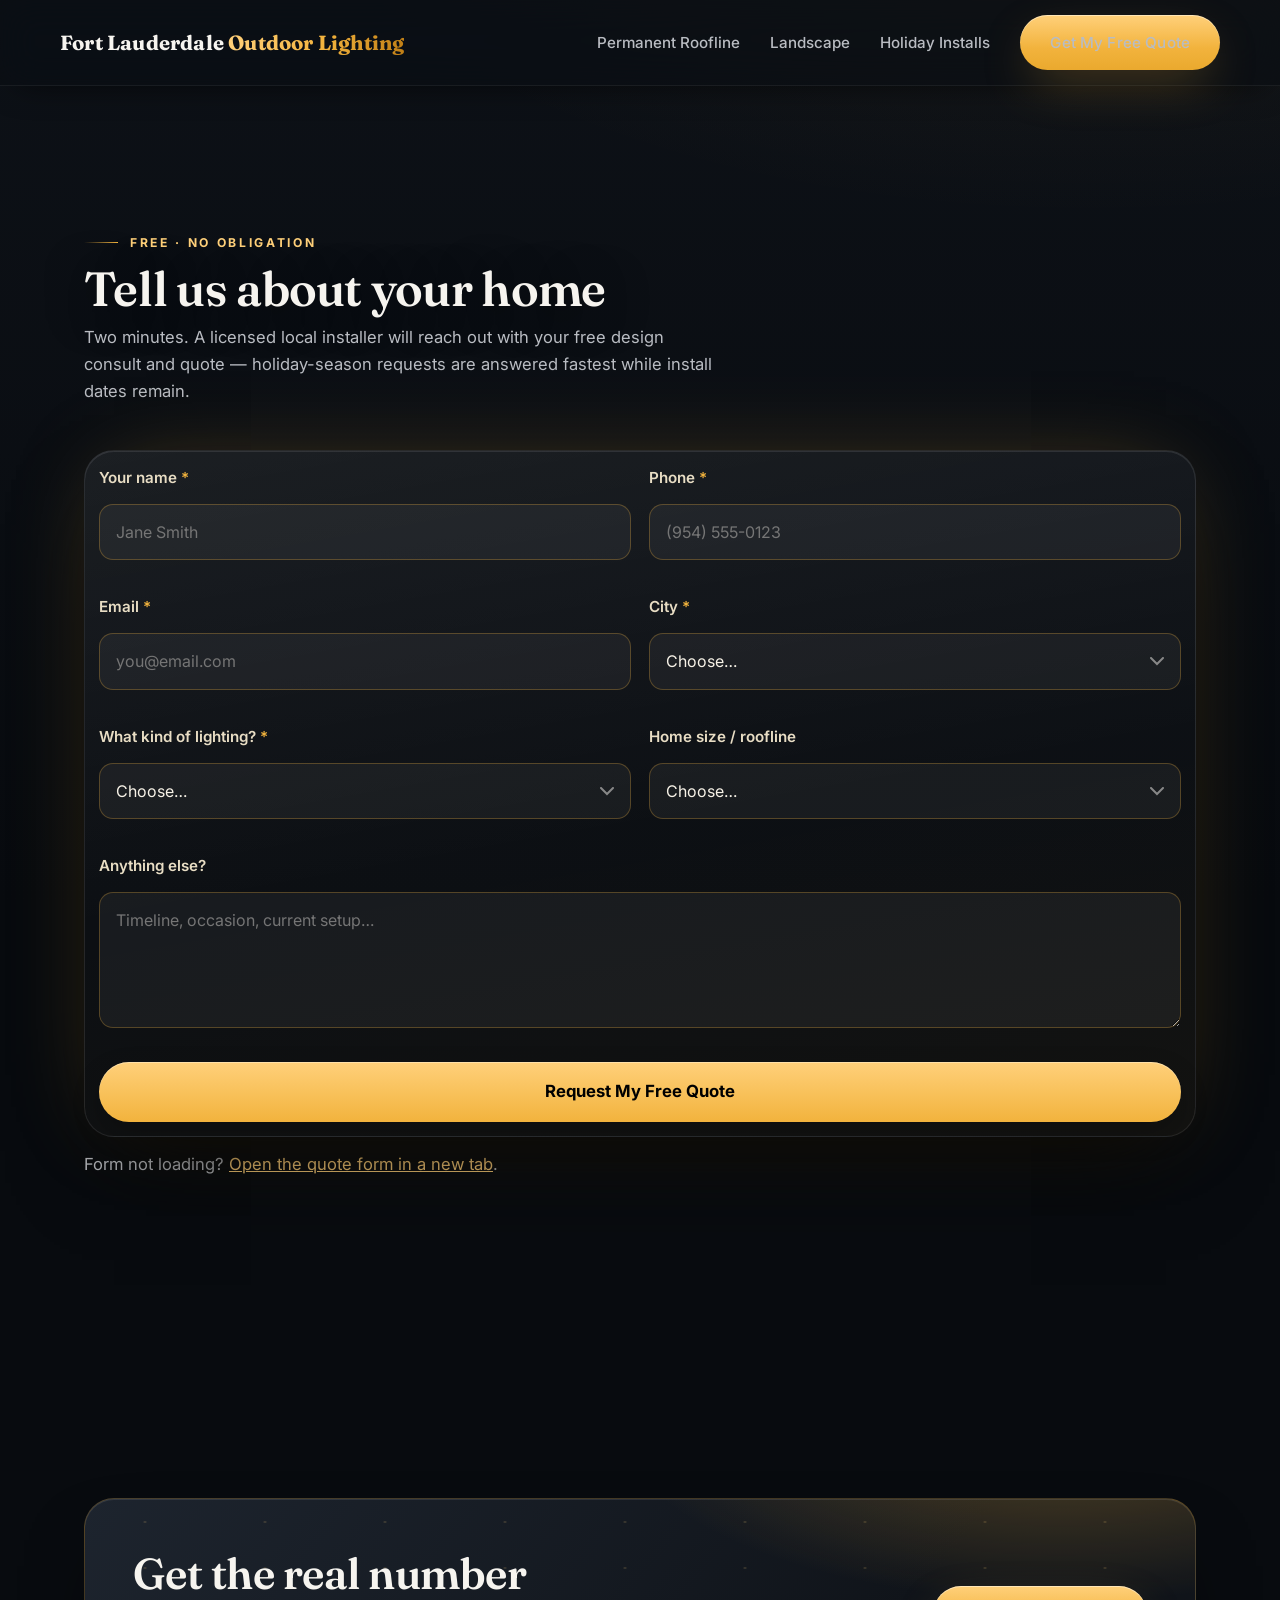
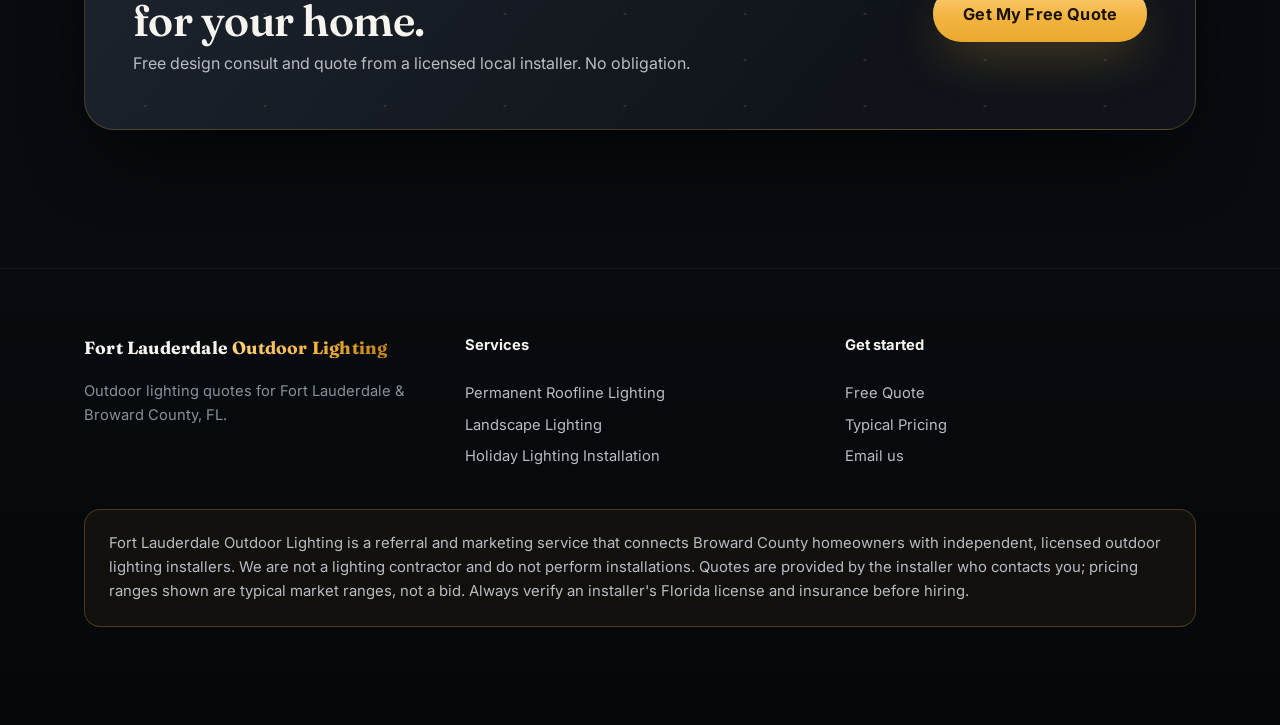
==== commit 19425be4: "Native designed quote form replaces Google iframe (same backend, lands on thanks page)" ====
--- a/get-a-quote.html
+++ b/get-a-quote.html
@@ -28,7 +28,17 @@
 <p class="eyebrow">Free · No obligation</p>
 <h1 style="font-family:'Fraunces',serif;font-size:clamp(2rem,4.4vw,3rem);margin:12px 0 10px">Tell us about your home</h1>
 <p class="sub">Two minutes. A licensed local installer will reach out with your free design consult and quote — holiday-season requests are answered fastest while install dates remain.</p>
-<div class="form-shell"><iframe src="https://docs.google.com/forms/d/e/1FAIpQLScX-S-pJX0Y0AP7EfF7koSnfTdxtU6JDijojXEzifGnJthVJQ/viewform?embedded=true" style="width:100%;height:2085px;border:0;border-radius:14px;background:#fff" loading="lazy" title="Free outdoor lighting quote request form">Loading…</iframe></div>
+<div class="form-shell"><iframe name="gf_sink" title="form sink" style="display:none" aria-hidden="true" onload="if(window.__gfSent){window.location.href='thanks.html'}"></iframe>
+<form class="gform" action="https://docs.google.com/forms/d/e/1FAIpQLScX-S-pJX0Y0AP7EfF7koSnfTdxtU6JDijojXEzifGnJthVJQ/formResponse" method="POST" target="gf_sink" onsubmit="window.__gfSent=true">
+<div class="gf-field"><label for="f839250320">Your name <span class="gf-star">*</span></label><input id="f839250320" name="entry.839250320" type="text" placeholder="Jane Smith" required></div>
+<div class="gf-field"><label for="f858650476">Phone <span class="gf-star">*</span></label><input id="f858650476" name="entry.858650476" type="tel" placeholder="(954) 555-0123" required></div>
+<div class="gf-field"><label for="f1955444707">Email <span class="gf-star">*</span></label><input id="f1955444707" name="entry.1955444707" type="email" placeholder="you@email.com" required></div>
+<div class="gf-field"><label for="f274837708">City <span class="gf-star">*</span></label><select id="f274837708" name="entry.274837708" required><option value="" disabled selected>Choose…</option><option value="Fort Lauderdale">Fort Lauderdale</option><option value="Wilton Manors">Wilton Manors</option><option value="Oakland Park">Oakland Park</option><option value="Plantation">Plantation</option><option value="Davie">Davie</option><option value="Weston">Weston</option><option value="Parkland">Parkland</option><option value="Coral Springs">Coral Springs</option><option value="Lighthouse Point">Lighthouse Point</option><option value="Pompano Beach">Pompano Beach</option><option value="Hillsboro Beach">Hillsboro Beach</option><option value="Lauderdale-by-the-Sea">Lauderdale-by-the-Sea</option><option value="Other / nearby">Other / nearby</option></select></div>
+<div class="gf-field"><label for="f78162691">What kind of lighting? <span class="gf-star">*</span></label><select id="f78162691" name="entry.78162691" required><option value="" disabled selected>Choose…</option><option value="Permanent roofline lighting">Permanent roofline lighting</option><option value="Landscape lighting">Landscape lighting</option><option value="Holiday lighting installation">Holiday lighting installation</option><option value="Gutters + lighting together">Gutters + lighting together</option><option value="Not sure yet — advise me">Not sure yet — advise me</option></select></div>
+<div class="gf-field"><label for="f1728631559">Home size / roofline</label><select id="f1728631559" name="entry.1728631559"><option value="" disabled selected>Choose…</option><option value="Single story">Single story</option><option value="Two story">Two story</option><option value="Large / estate home">Large / estate home</option><option value="Not sure">Not sure</option></select></div>
+<div class="gf-field gf-wide"><label for="f2055155254">Anything else?</label><textarea id="f2055155254" name="entry.2055155254" rows="4" placeholder="Timeline, occasion, current setup…"></textarea></div>
+<div class="gf-field gf-wide"><button class="gform-btn" type="submit">Request My Free Quote</button></div>
+</form></div>
 <p class="sub" style="margin-top:14px">Form not loading? <a href="https://docs.google.com/forms/d/e/1FAIpQLScX-S-pJX0Y0AP7EfF7koSnfTdxtU6JDijojXEzifGnJthVJQ/viewform" target="_blank" rel="noopener">Open the quote form in a new tab</a>.</p>
 </div></section>
 
--- a/style.css
+++ b/style.css
@@ -282,3 +282,18 @@
   .rv{opacity:1;transform:none}
   .card:hover,.step:hover,.btn:hover{transform:none}
 }
+
+/* Native quote form (posts to the site's Google backend invisibly) */
+.gform{display:grid;grid-template-columns:1fr 1fr;gap:18px;text-align:left}
+.gf-field{display:flex;flex-direction:column;gap:8px}
+.gf-wide{grid-column:1/-1}
+.gf-field label{font-weight:600;font-size:.95rem;color:#e8ddc4}
+.gf-star{color:#f2b33d}
+.gform input,.gform select,.gform textarea{font:inherit;font-size:1rem;color:#f7f2e7;background:rgba(255,255,255,.05);border:1px solid rgba(242,179,61,.28);border-radius:14px;padding:14px 16px;width:100%;appearance:none;-webkit-appearance:none;transition:border-color .2s, box-shadow .2s}
+.gform select{background-image:url("data:image/svg+xml;charset=UTF-8,%3Csvg xmlns='http://www.w3.org/2000/svg' width='14' height='9' viewBox='0 0 14 9'%3E%3Cpath d='M1 1l6 6 6-6' fill='none' stroke='%23888' stroke-width='2' stroke-linecap='round'/%3E%3C/svg%3E");background-repeat:no-repeat;background-position:right 16px center;padding-right:44px}
+.gform input:focus,.gform select:focus,.gform textarea:focus{outline:none;border-color:#f2b33d;box-shadow:0 0 0 4px rgba(242,179,61,.16)}
+.gform textarea{resize:vertical;min-height:110px}
+.gform-btn{font:inherit;font-weight:700;font-size:1.05rem;color:BTN#f7f2e7;background:linear-gradient(180deg,#ffd07a,#f2b33d);border:0;border-radius:999px;padding:16px 34px;min-height:56px;cursor:pointer;box-shadow:0 12px 28px rgba(0,0,0,.22), inset 0 1px 0 rgba(255,255,255,.35);transition:transform .18s, box-shadow .18s}
+.gform-btn:hover{transform:translateY(-2px)}
+.gform-btn:active{transform:translateY(0)}
+@media (max-width:640px){.gform{grid-template-columns:1fr}}
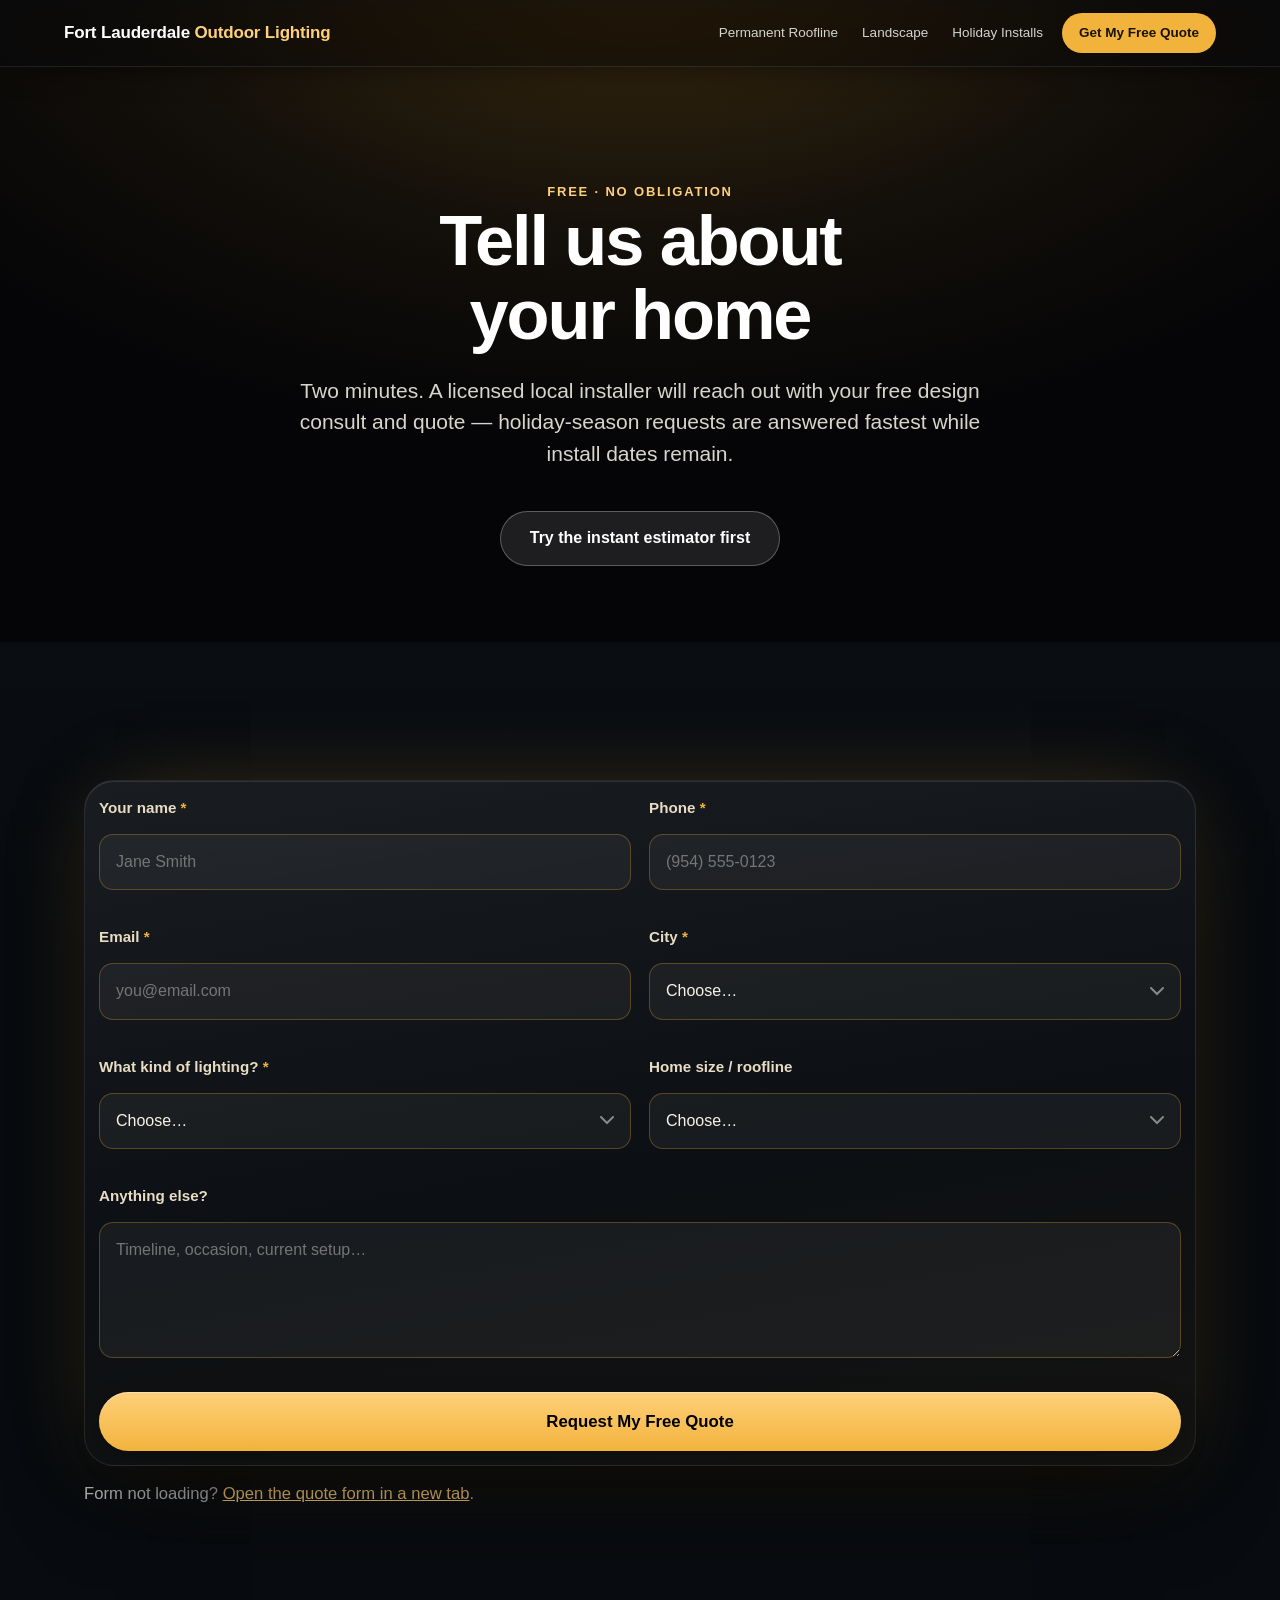
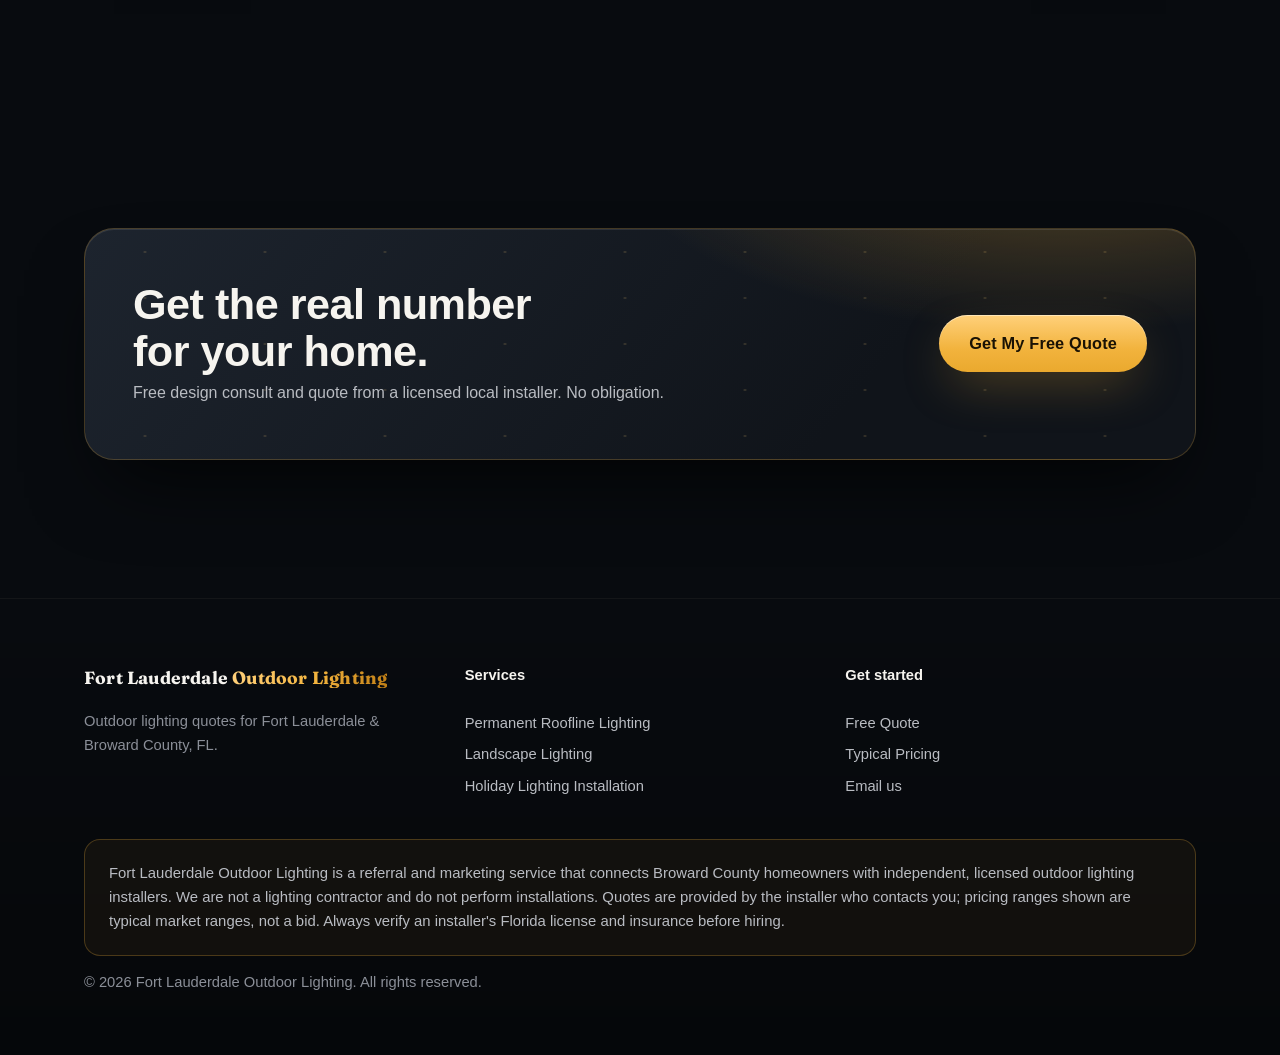
==== commit 32d26af8: "Cinematic 3D interactive rebuild: Fort Lauderdale outdoor lighting (all pages + design system)" ====
--- a/get-a-quote.html
+++ b/get-a-quote.html
@@ -13,22 +13,34 @@
 <link rel="preconnect" href="https://fonts.googleapis.com">
 <link href="https://fonts.googleapis.com/css2?family=Fraunces:wght@600;700&family=Inter:wght@400;600;700&display=swap" rel="stylesheet">
 <link rel="stylesheet" href="style.css">
+<link rel="stylesheet" href="cinematic.css">
 </head>
-<body>
-<header><div class="wrap nav">
-<a class="logo" href="index.html">Fort Lauderdale <span>Outdoor Lighting</span></a>
-<nav class="nav-links">
+<body class="cine">
+<header class="cine-nav"><div class="cine-nav-in">
+<a class="cine-logo" href="index.html">Fort Lauderdale <span>Outdoor Lighting</span></a>
+<nav aria-label="Main">
 <a href="permanent-roofline-lighting.html">Permanent Roofline</a>
 <a href="landscape-lighting.html">Landscape</a>
 <a href="holiday-lighting-installation.html">Holiday Installs</a>
-<a class="btn" href="get-a-quote.html">Get My Free Quote</a>
+<a class="cta" href="get-a-quote.html">Get My Free Quote</a>
 </nav></div></header>
 
+<div class="cine-hero" style="padding-bottom:70px"><div class="wrap">
+<p class="eyebrow">Free · No obligation</p>
+<h1 style="font-size:clamp(2.6rem,6vw,4.4rem)">Tell us about your home</h1>
+<p class="lede">Two minutes. A licensed local installer will reach out with your free design consult and quote — holiday-season requests are answered fastest while install dates remain.</p>
+<div class="hero-cta"><a class="cine-btn ghost" href="index.html#estimator">Try the instant estimator first</a></div>
+</div></div>
+
 <section><div class="wrap">
-<p class="eyebrow">Free · No obligation</p>
-<h1 style="font-family:'Fraunces',serif;font-size:clamp(2rem,4.4vw,3rem);margin:12px 0 10px">Tell us about your home</h1>
-<p class="sub">Two minutes. A licensed local installer will reach out with your free design consult and quote — holiday-season requests are answered fastest while install dates remain.</p>
-<div class="form-shell"><iframe name="gf_sink" title="form sink" style="display:none" aria-hidden="true" onload="if(window.__gfSent){window.location.href='thanks.html'}"></iframe>
+<!-- FORM VERIFICATION (2026-11-01): fields, options, order and required flags below were
+     cross-checked against the live Google Form viewform on 2026-11-01 and match exactly.
+     Entry IDs are the site's own pre-existing native-form IDs for this same form
+     (captured in snapshots/ftl-lighting-before.json) — an authoritative local source
+     per BATCH-PLAYBOOK §5, so this form is LIVE, not fail-closed. Do not rename
+     entry.* fields to entry.UNVERIFIED_* — that was the Lakeland pilot data loss.
+     Original embed reference: https://docs.google.com/forms/d/e/1FAIpQLScX-S-pJX0Y0AP7EfF7koSnfTdxtU6JDijojXEzifGnJthVJQ/viewform?embedded=true -->
+<div class="form-shell rv"><iframe name="gf_sink" title="form sink" style="display:none" aria-hidden="true" onload="if(window.__gfSent){window.location.href='thanks.html'}"></iframe>
 <form class="gform" action="https://docs.google.com/forms/d/e/1FAIpQLScX-S-pJX0Y0AP7EfF7koSnfTdxtU6JDijojXEzifGnJthVJQ/formResponse" method="POST" target="gf_sink" onsubmit="window.__gfSent=true">
 <div class="gf-field"><label for="f839250320">Your name <span class="gf-star">*</span></label><input id="f839250320" name="entry.839250320" type="text" placeholder="Jane Smith" required></div>
 <div class="gf-field"><label for="f858650476">Phone <span class="gf-star">*</span></label><input id="f858650476" name="entry.858650476" type="tel" placeholder="(954) 555-0123" required></div>
@@ -42,7 +54,7 @@
 <p class="sub" style="margin-top:14px">Form not loading? <a href="https://docs.google.com/forms/d/e/1FAIpQLScX-S-pJX0Y0AP7EfF7koSnfTdxtU6JDijojXEzifGnJthVJQ/viewform" target="_blank" rel="noopener">Open the quote form in a new tab</a>.</p>
 </div></section>
 
-<section><div class="wrap"><div class="cta-band">
+<section><div class="wrap"><div class="cta-band rv">
 <div><h2 style="margin-bottom:6px">Get the real number for your home.</h2><p style="color:var(--muted)">Free design consult and quote from a licensed local installer. No obligation.</p></div>
 <a class="btn" href="get-a-quote.html">Get My Free Quote</a>
 </div></div></section>
@@ -55,29 +67,29 @@
 <p class="disclosure">Fort Lauderdale Outdoor Lighting is a referral and marketing service that connects Broward County homeowners with independent, licensed outdoor lighting installers. We are not a lighting contractor and do not perform installations. Quotes are provided by the installer who contacts you; pricing ranges shown are typical market ranges, not a bid. Always verify an installer's Florida license and insurance before hiring.</p>
 <p style="margin-top:14px">© 2026 Fort Lauderdale Outdoor Lighting. All rights reserved.</p>
 </div></footer>
+<script src="cinematic.js"></script>
 <script>
-/* Cinematic reveal + card tilt — vanilla, progressive enhancement.
-   Elements are only hidden once JS runs; reduced-motion opts out. */
+/* Estimator / simulator handoff — prefill from ?need=, ?size= and ?summary=
+   (values must match exact options of entry.78162691 / entry.1728631559;
+   anything else is ignored). Summary lands in the "Anything else?" field. */
 (function(){
-  var reduce = window.matchMedia('(prefers-reduced-motion: reduce)').matches;
-  var targets = document.querySelectorAll('section .wrap > *, .hero .wrap > *, footer .wrap > *, .card, .step, .cta-band');
-  if('IntersectionObserver' in window && !reduce){
-    var io = new IntersectionObserver(function(entries){
-      entries.forEach(function(e){ if(e.isIntersecting){ e.target.classList.add('in'); io.unobserve(e.target); } });
-    },{threshold:.12, rootMargin:'0px 0px -6% 0px'});
-    targets.forEach(function(el){ el.classList.add('rv'); io.observe(el); });
-  }
-  if(!reduce && window.matchMedia('(pointer: fine)').matches){
-    document.querySelectorAll('.card').forEach(function(card){
-      card.addEventListener('pointermove', function(ev){
-        var r = card.getBoundingClientRect();
-        var x = (ev.clientX - r.left) / r.width - .5;
-        var y = (ev.clientY - r.top) / r.height - .5;
-        card.style.transform = 'translateY(-7px) rotateX(' + (-y*4.5).toFixed(2) + 'deg) rotateY(' + (x*4.5).toFixed(2) + 'deg)';
-      });
-      card.addEventListener('pointerleave', function(){ card.style.transform = ''; });
-    });
-  }
+  try{
+    var q = new URLSearchParams(window.location.search);
+    function setSel(name, param){
+      var v = q.get(param); if(!v) return;
+      var sel = document.querySelector('select[name="' + name + '"]'); if(!sel) return;
+      for(var i=0;i<sel.options.length;i++){
+        if(sel.options[i].value === v){ sel.selectedIndex = i; break; }
+      }
+    }
+    setSel('entry.78162691', 'need');
+    setSel('entry.1728631559', 'size');
+    var s = q.get('summary');
+    if(s){
+      var ta = document.querySelector('textarea[name="entry.2055155254"]');
+      if(ta && !ta.value) ta.value = s.slice(0, 500);
+    }
+  }catch(e){}
 })();
 </script>
 </body>
--- a/style.css
+++ b/style.css
@@ -297,3 +297,130 @@
 .gform-btn:hover{transform:translateY(-2px)}
 .gform-btn:active{transform:translateY(0)}
 @media (max-width:640px){.gform{grid-template-columns:1fr}}
+
+/* ============================================================
+   "See Your Home Lit" — Interactive Lighting Simulator
+   Additive section: night SVG scene + glass control panel.
+   ============================================================ */
+.sim-section{padding-top:clamp(64px,8vw,100px)}
+.sim-stage{
+  position:relative;border-radius:var(--radius-lg);overflow:hidden;
+  border:1px solid var(--line);
+  box-shadow:0 50px 100px -30px rgba(0,0,0,.9),0 0 110px -34px rgba(242,179,61,.4),inset 0 1px 0 rgba(255,255,255,.08);
+  background:#04060c;
+}
+.sim-svg{display:block;width:100%;height:auto;aspect-ratio:900/520}
+.sim-layer{transition:transform .45s var(--ease);will-change:transform}
+.sim-bulb-core,.sim-bulb-halo{transition:fill .45s var(--ease),opacity .5s var(--ease)}
+.sim-roof-halo,.sim-roof-core,.sim-uplights,.sim-windows-glow{transition:opacity .6s var(--ease)}
+.sim-twinkle .sim-bulb-core,.sim-twinkle .sim-bulb-halo{animation:simTwinkle 1.7s ease-in-out infinite alternate}
+@keyframes simTwinkle{from{opacity:.55}to{opacity:1}}
+.sim-caption{
+  position:absolute;left:0;right:0;bottom:0;padding:34px 22px 14px;
+  font-size:.84rem;color:rgba(246,244,239,.72);text-align:center;
+  background:linear-gradient(180deg,transparent,rgba(4,6,12,.82));
+  pointer-events:none;
+}
+.sim-panel{
+  margin-top:22px;display:grid;grid-template-columns:1.25fr .95fr;gap:22px;align-items:stretch;
+  border-radius:var(--radius-lg);padding:30px;
+  background:linear-gradient(165deg,rgba(255,255,255,.07),rgba(255,255,255,.02) 55%,rgba(242,179,61,.05));
+  border:1px solid var(--line);
+  -webkit-backdrop-filter:blur(14px);backdrop-filter:blur(14px);
+  box-shadow:var(--shadow-card),inset 0 1px 0 rgba(255,255,255,.09);
+}
+.sim-controls{display:grid;grid-template-columns:1fr 1fr;gap:26px}
+.sim-fieldset{border:0;padding:0;margin:0;min-width:0}
+.sim-fieldset legend{
+  font-family:'Fraunces',serif;font-weight:600;font-size:1.08rem;color:var(--paper);
+  padding:0;margin-bottom:14px;
+}
+.sim-switch{
+  position:relative;display:flex;align-items:center;gap:13px;min-height:44px;
+  cursor:pointer;margin-bottom:12px;font-size:.98rem;font-weight:600;color:var(--paper);
+}
+.sim-switch input{
+  position:absolute;opacity:0;width:44px;height:44px;margin:0;cursor:pointer;
+}
+.sim-track{
+  flex:none;width:52px;height:30px;border-radius:999px;position:relative;
+  background:rgba(255,255,255,.12);border:1px solid rgba(255,255,255,.2);
+  transition:background .35s var(--ease),border-color .35s,box-shadow .35s;
+}
+.sim-thumb{
+  position:absolute;top:3px;left:3px;width:22px;height:22px;border-radius:50%;
+  background:#dfe3e8;transition:transform .35s var(--ease),background .35s;
+  box-shadow:0 2px 8px rgba(0,0,0,.5);
+}
+.sim-switch input:checked ~ .sim-track{
+  background:linear-gradient(180deg,var(--amber2),var(--amber));
+  border-color:rgba(242,179,61,.6);box-shadow:0 0 18px -2px rgba(242,179,61,.55);
+}
+.sim-switch input:checked ~ .sim-track .sim-thumb{transform:translateX(22px);background:#fff8e8}
+.sim-switch input:focus-visible ~ .sim-track{outline:2px solid var(--amber);outline-offset:3px}
+.sim-switch input:disabled ~ .sim-track{opacity:.4}
+.sim-themes{display:flex;flex-wrap:wrap;gap:9px;margin-top:6px}
+.sim-theme{
+  position:relative;display:inline-flex;align-items:center;gap:9px;min-height:44px;
+  padding:9px 15px 9px 11px;border-radius:999px;cursor:pointer;
+  border:1px solid var(--line);background:rgba(255,255,255,.045);
+  font-size:.9rem;font-weight:600;color:var(--muted);
+  transition:border-color .3s,color .3s,background .3s,box-shadow .3s;
+}
+.sim-theme input{position:absolute;opacity:0;width:100%;height:100%;margin:0;cursor:pointer}
+.sim-theme:has(input:checked){
+  border-color:rgba(242,179,61,.65);color:var(--paper);background:rgba(242,179,61,.09);
+  box-shadow:0 0 20px -6px rgba(242,179,61,.5);
+}
+.sim-theme:has(input:focus-visible){outline:2px solid var(--amber);outline-offset:3px}
+.sim-theme:has(input:disabled){opacity:.4;cursor:not-allowed}
+.sim-swatch{flex:none;width:20px;height:20px;border-radius:50%;box-shadow:0 0 10px 1px currentColor}
+.sim-swatch-warm{background:#ffe9bb;color:rgba(242,179,61,.8)}
+.sim-swatch-multi{background:conic-gradient(#ff5a4e,#ffd23e,#4ade80,#4db8ff,#c084fc,#ff5a4e);color:rgba(255,255,255,.35)}
+.sim-swatch-rg{background:linear-gradient(90deg,#ff4040 50%,#35d05a 50%);color:rgba(255,255,255,.3)}
+.sim-swatch-ice{background:#dff3ff;color:rgba(124,199,255,.85)}
+.sim-bright{margin-top:16px}
+.sim-bright label{
+  display:flex;justify-content:space-between;align-items:baseline;
+  font-size:.95rem;font-weight:600;color:var(--paper);margin-bottom:4px;
+}
+.sim-bright output{color:var(--amber2);font-family:'Fraunces',serif;font-size:1.05rem}
+.sim-bright input[type="range"]{
+  width:100%;min-height:44px;margin:0;padding:0;background:transparent;border:0;
+  accent-color:var(--amber);cursor:pointer;box-shadow:none;
+}
+.sim-bright input[type="range"]:focus{box-shadow:none}
+.sim-bright input[type="range"]:focus-visible{outline:2px solid var(--amber);outline-offset:2px}
+.sim-pricing{
+  border-left:1px solid var(--line-soft);padding-left:26px;
+  display:flex;flex-direction:column;
+}
+.sim-pricing-title{
+  font-family:'Fraunces',serif;font-weight:600;font-size:1.08rem;color:var(--paper);margin-bottom:12px;
+}
+.sim-pricing-list{list-style:none;display:grid;gap:10px}
+.sim-pricing-list li{
+  color:var(--muted);font-size:.97rem;line-height:1.55;
+  padding:12px 15px;border-radius:14px;
+  background:rgba(255,255,255,.04);border:1px solid var(--line-soft);
+}
+.sim-pricing-list li[hidden]{display:none!important}
+.sim-pricing-list strong{color:var(--amber2);font-family:'Fraunces',serif;font-size:1.05rem}
+.sim-pricing-note{color:var(--dim);font-size:.85rem;margin-top:12px;margin-bottom:20px}
+.sim-cta{margin-top:auto;padding-top:20px;text-align:center}
+.sim-cta .btn, a.btn.sim-cta{display:inline-block}
+.sim-pricing .btn{margin-top:auto;align-self:flex-start}
+
+@media(max-width:900px){
+  .sim-panel{grid-template-columns:1fr}
+  .sim-pricing{border-left:0;border-top:1px solid var(--line-soft);padding-left:0;padding-top:22px}
+}
+@media(max-width:640px){
+  .sim-controls{grid-template-columns:1fr}
+  .sim-panel{padding:22px}
+  .sim-caption{font-size:.78rem}
+}
+@media (prefers-reduced-motion: reduce){
+  .sim-layer{transition:none}
+  .sim-twinkle .sim-bulb-core,.sim-twinkle .sim-bulb-halo{animation:none}
+}
--- a/cinematic.css
+++ b/cinematic.css
@@ -0,0 +1,113 @@
+/* ============================================================
+   FORT LAUDERDALE OUTDOOR LIGHTING — CINE-1 cinematic layer
+   Palette from style.css: ink #0d1117 · gold #f2b33d · amber2 #ffd07a
+   System stack only. Zero external requests. Scenes: CSS + inline SVG.
+   Linked AFTER style.css; scoped body.cine / .cine-* wins on hero/nav.
+   Reveal hidden state is gated on html.js-rv (set by cinematic.js) —
+   with JS disabled every page is fully visible.
+   ============================================================ */
+:root{
+  --cine-ink:#0d1117; --cine-ink2:#080b0f; --cine-amber:#f2b33d; --cine-amber2:#ffd07a;
+  --cine-paper:#f6f4ef; --cine-t2:#a1a1a6; --cine-line:rgba(255,255,255,.13);
+  --cine-font:-apple-system,BlinkMacSystemFont,"SF Pro Display","SF Pro Text","Helvetica Neue",Arial,sans-serif;
+  --cine-mono:ui-monospace,"SF Mono",SFMono-Regular,Menlo,Consolas,monospace;
+  --cine-rad:22px; --cine-ease:cubic-bezier(.22,.61,.21,1);
+}
+body.cine{font-family:var(--cine-font)}
+body.cine h1,body.cine h2,body.cine h3{font-family:var(--cine-font)}
+/* fixed glass nav */
+.cine-nav{position:fixed;top:0;left:0;right:0;z-index:60;background:rgba(8,10,14,.55);-webkit-backdrop-filter:saturate(180%) blur(20px);backdrop-filter:saturate(180%) blur(20px);border-bottom:1px solid rgba(255,255,255,.09)}
+.cine-nav-in{max-width:1200px;margin:0 auto;padding:13px 24px;display:flex;align-items:center;justify-content:space-between;gap:16px;flex-wrap:wrap}
+.cine-logo{color:#fff;font-size:17px;font-weight:700;letter-spacing:-.01em;text-decoration:none;white-space:nowrap}
+.cine-logo span{color:var(--cine-amber2)}
+.cine-nav nav{display:flex;gap:2px;flex-wrap:wrap;align-items:center}
+.cine-nav nav a{color:rgba(255,255,255,.82);padding:8px 11px;border-radius:8px;font-size:13.5px;text-decoration:none}
+.cine-nav nav a:hover{color:#fff;background:rgba(255,255,255,.09);text-decoration:none}
+.cine-nav nav a.cta{background:var(--cine-amber);color:#1a1204;font-weight:700;border-radius:980px;padding:9px 17px;margin-left:6px}
+.cine-nav nav a.cta:hover{background:var(--cine-amber2);color:#1a1204}
+/* cinematic dark hero — warm light-glow scene */
+.cine-hero{position:relative;background:radial-gradient(1100px 620px at 50% -8%,#3d2c10 0%,#14100a 46%,#050507 80%);color:#fff;padding:178px 0 110px;text-align:center;overflow:hidden}
+.cine-hero .eyebrow{color:var(--cine-amber2);font-size:13px;letter-spacing:.14em}
+.cine-hero .eyebrow::before{display:none}
+.cine-hero h1{font-size:clamp(3rem,8vw,5.6rem);font-weight:700;letter-spacing:-.03em;line-height:1.04;max-width:16ch;margin:0 auto 24px;color:#fff;text-shadow:none}
+.cine-hero h1 em{font-style:normal;color:var(--cine-amber2);background:none;-webkit-text-fill-color:currentColor}
+.cine-hero .lede{font-size:21px;line-height:1.5;color:#d8d5cc;max-width:720px;margin:0 auto 32px;text-shadow:none}
+.cine-hero .hero-cta{justify-content:center;position:relative;z-index:3}
+.cine-hero .hero-points{justify-content:center;position:relative;z-index:3}
+.cine-btn{display:inline-block;background:linear-gradient(180deg,var(--cine-amber2),var(--cine-amber) 60%,#eaa92e);color:#1a1204;padding:14px 30px;border-radius:980px;font-weight:700;font-size:16px;text-decoration:none;margin:6px;border:0;cursor:pointer;box-shadow:0 18px 50px -12px rgba(242,179,61,.35)}
+.cine-btn:hover{background:var(--cine-amber2);color:#1a1204}
+.cine-btn.ghost{background:rgba(255,255,255,.1);color:#fff;box-shadow:inset 0 0 0 1px rgba(255,255,255,.28)}
+.cine-btn.ghost:hover{background:rgba(255,255,255,.18)}
+/* layered lighting scene */
+.scene{position:relative;max-width:880px;margin:70px auto 0;height:430px;perspective:1200px}
+.plx{position:absolute;inset:0;will-change:transform}
+.floor-grid{position:absolute;left:50%;bottom:-30px;width:140%;height:300px;transform:translateX(-50%) rotateX(64deg);transform-origin:bottom;background:linear-gradient(rgba(242,179,61,.22) 1px,transparent 1px),linear-gradient(90deg,rgba(242,179,61,.22) 1px,transparent 1px);background-size:52px 52px;-webkit-mask-image:linear-gradient(to top,rgba(0,0,0,.85),transparent 88%);mask-image:linear-gradient(to top,rgba(0,0,0,.85),transparent 88%)}
+.glow-orb{position:absolute;left:50%;top:36%;width:620px;max-width:92vw;height:300px;transform:translate(-50%,-50%);background:radial-gradient(50% 50% at 50% 50%,rgba(255,208,122,.30),rgba(242,179,61,.10) 55%,transparent 75%);filter:blur(6px);z-index:1;pointer-events:none}
+.core{position:absolute;left:50%;top:44%;width:330px;max-width:74vw;transform:translate(-50%,-50%);z-index:2}
+.core-card{transform:rotateX(7deg) rotateY(-11deg);background:rgba(255,255,255,.07);border:1px solid rgba(255,255,255,.16);border-radius:26px;padding:28px;text-align:left;-webkit-backdrop-filter:blur(18px);backdrop-filter:blur(18px);box-shadow:0 40px 90px rgba(0,0,0,.55),0 0 90px rgba(242,179,61,.30);animation:floatc 7s ease-in-out infinite alternate}
+.core-card .cap{font-size:12px;color:var(--cine-t2);text-transform:uppercase;letter-spacing:.12em;font-family:var(--cine-mono)}
+.core-card .big{font-size:32px;font-weight:700;letter-spacing:-.02em;line-height:1.12;margin:6px 0;color:#fff}
+.core-card p{font-size:14.5px;color:#e8e4da;line-height:1.5}
+.core-card .dot-row{display:flex;gap:7px;margin-top:16px}
+.core-card .dot-row i{width:14px;height:14px;border-radius:50%;display:block;box-shadow:0 0 12px 2px currentColor}
+.reflect{position:absolute;left:8%;right:8%;bottom:-64px;height:56px;background:radial-gradient(50% 100% at 50% 0%,rgba(242,179,61,.34),transparent 70%);filter:blur(6px)}
+.glass{position:absolute;z-index:3;background:rgba(22,17,10,.66);border:1px solid rgba(255,255,255,.15);border-radius:18px;-webkit-backdrop-filter:blur(16px);backdrop-filter:blur(16px);box-shadow:0 24px 60px rgba(0,0,0,.5);padding:16px 18px;text-align:left;animation:floaty 7s ease-in-out infinite alternate}
+.glass .g-cap{font-family:var(--cine-mono);font-size:11px;letter-spacing:.1em;color:var(--cine-amber2);text-transform:uppercase;margin-bottom:8px}
+.glass p{font-size:13.5px;color:#ece8de;line-height:1.5}
+.glass p+p{margin-top:6px;color:var(--cine-t2);font-size:12.5px;font-family:var(--cine-mono)}
+.g-price{left:0;top:4%;width:276px;max-width:62vw}
+.g-book{right:0;bottom:6%;width:254px;max-width:60vw;animation-delay:-3.2s}
+@keyframes floaty{from{transform:translateY(-10px)}to{transform:translateY(10px)}}
+@keyframes floatc{from{transform:rotateX(7deg) rotateY(-11deg) translateY(-10px)}to{transform:rotateX(7deg) rotateY(-11deg) translateY(10px)}}
+.cine-hero .hero-img{position:relative;inset:auto;max-width:880px;margin:56px auto 0;border-radius:26px;overflow:hidden;box-shadow:0 40px 90px rgba(0,0,0,.55);z-index:2}
+.cine-hero .hero-img::after{content:"";position:absolute;inset:0;background:linear-gradient(180deg,rgba(8,11,15,.05),rgba(8,11,15,.28))}
+.cine-hero .hero-img img{display:block;width:100%;height:420px;object-fit:cover;object-position:center 62%;animation:none;transform:none}
+/* sections */
+body.cine .sec-title{font-size:clamp(2.1rem,4.6vw,3.6rem);font-weight:700;letter-spacing:-.02em;line-height:1.08;text-align:center;color:var(--cine-paper);font-family:var(--cine-font)}
+body.cine .lead-c{color:var(--cine-t2);text-align:center;font-size:20px;max-width:720px;margin:16px auto 52px}
+section.cine-sec.dark-band{background:radial-gradient(900px 520px at 50% 0%,#241a0d 0%,#0a0a12 60%,#050507 100%)}
+section.cine-sec.alt-band{background:rgba(255,255,255,.02)}
+/* process film-strip */
+.strip{display:flex;gap:20px;overflow-x:auto;scroll-snap-type:x mandatory;padding:6px 4px 22px;-webkit-overflow-scrolling:touch}
+.strip .frame{scroll-snap-align:start;flex:0 0 300px}
+/* estimator widget — centerpiece */
+.estimator{max-width:860px;margin:0 auto;background:linear-gradient(165deg,rgba(255,255,255,.07),rgba(255,255,255,.02) 55%,rgba(242,179,61,.05));border:1px solid var(--cine-line);border-radius:26px;box-shadow:0 24px 60px rgba(0,0,0,.5);padding:clamp(24px,4vw,40px);text-align:left}
+.est-types{display:grid;grid-template-columns:repeat(3,1fr);gap:10px;margin-bottom:24px}
+.est-type{font:inherit;font-size:15px;font-weight:600;padding:14px 8px;border-radius:14px;border:1px solid var(--cine-line);background:rgba(255,255,255,.04);color:var(--cine-paper);cursor:pointer}
+.est-type[aria-pressed="true"]{background:var(--cine-amber);color:#1a1204;border-color:var(--cine-amber)}
+.est-type small{display:block;font-weight:400;font-size:12.5px;opacity:.78;margin-top:3px}
+.est-grid{display:grid;grid-template-columns:1fr 1fr;gap:18px}
+.est-field{display:flex;flex-direction:column;gap:8px}
+.est-field label{font-size:13px;font-weight:600;text-transform:uppercase;letter-spacing:.1em;color:var(--cine-amber2)}
+.est-field select{font:inherit;font-size:1rem;color:var(--cine-paper);background:rgba(8,11,15,.7);border:1px solid var(--cine-line);border-radius:14px;padding:14px 16px;width:100%;margin:0}
+.est-field select:focus{outline:none;border-color:var(--cine-amber);box-shadow:0 0 0 4px rgba(242,179,61,.16)}
+.est-zones[hidden]{display:none!important}
+.est-out{margin-top:24px;background:rgba(242,179,61,.06);border:1px solid rgba(242,179,61,.28);border-radius:18px;padding:22px}
+.est-range{font-size:clamp(1.7rem,4vw,2.4rem);font-weight:700;letter-spacing:-.02em;line-height:1.1;color:#fff}
+.est-rec{font-size:16px;color:#e8e4da;margin-top:8px;line-height:1.55}
+.est-note{font-size:14.5px;color:var(--cine-t2);margin-top:8px;line-height:1.55}
+.est-cta{margin-top:18px;text-align:center}
+/* quote form page */
+.cine-form-note{max-width:820px;margin:0 auto 18px;color:var(--cine-t2);font-size:15px;text-align:center}
+/* reveal — hidden state ONLY when JS has marked the document */
+html.js-rv .rv{opacity:0;transform:translateY(26px);transition:opacity .7s var(--cine-ease),transform .7s var(--cine-ease);transition-delay:var(--d,0s)}
+html.js-rv .rv.in{opacity:1;transform:none}
+@media(max-width:860px){
+  .cine-hero{padding:140px 0 84px}
+  .scene{height:520px;margin-top:52px}
+  .g-price{top:0}.g-book{bottom:0}
+  .core{top:48%}
+  .est-types{grid-template-columns:1fr}
+  .est-grid{grid-template-columns:1fr}
+  .strip .frame{flex-basis:82vw}
+  .cine-hero .hero-img img{height:300px}
+}
+@media(max-width:640px){
+  .cine-nav nav a:not(.cta){display:none}
+  .cine-hero{padding-top:150px}
+}
+@media(prefers-reduced-motion:reduce){
+  html{scroll-behavior:auto}
+  *,*::before,*::after{animation:none!important;transition:none!important}
+  html.js-rv .rv{opacity:1;transform:none}
+}
